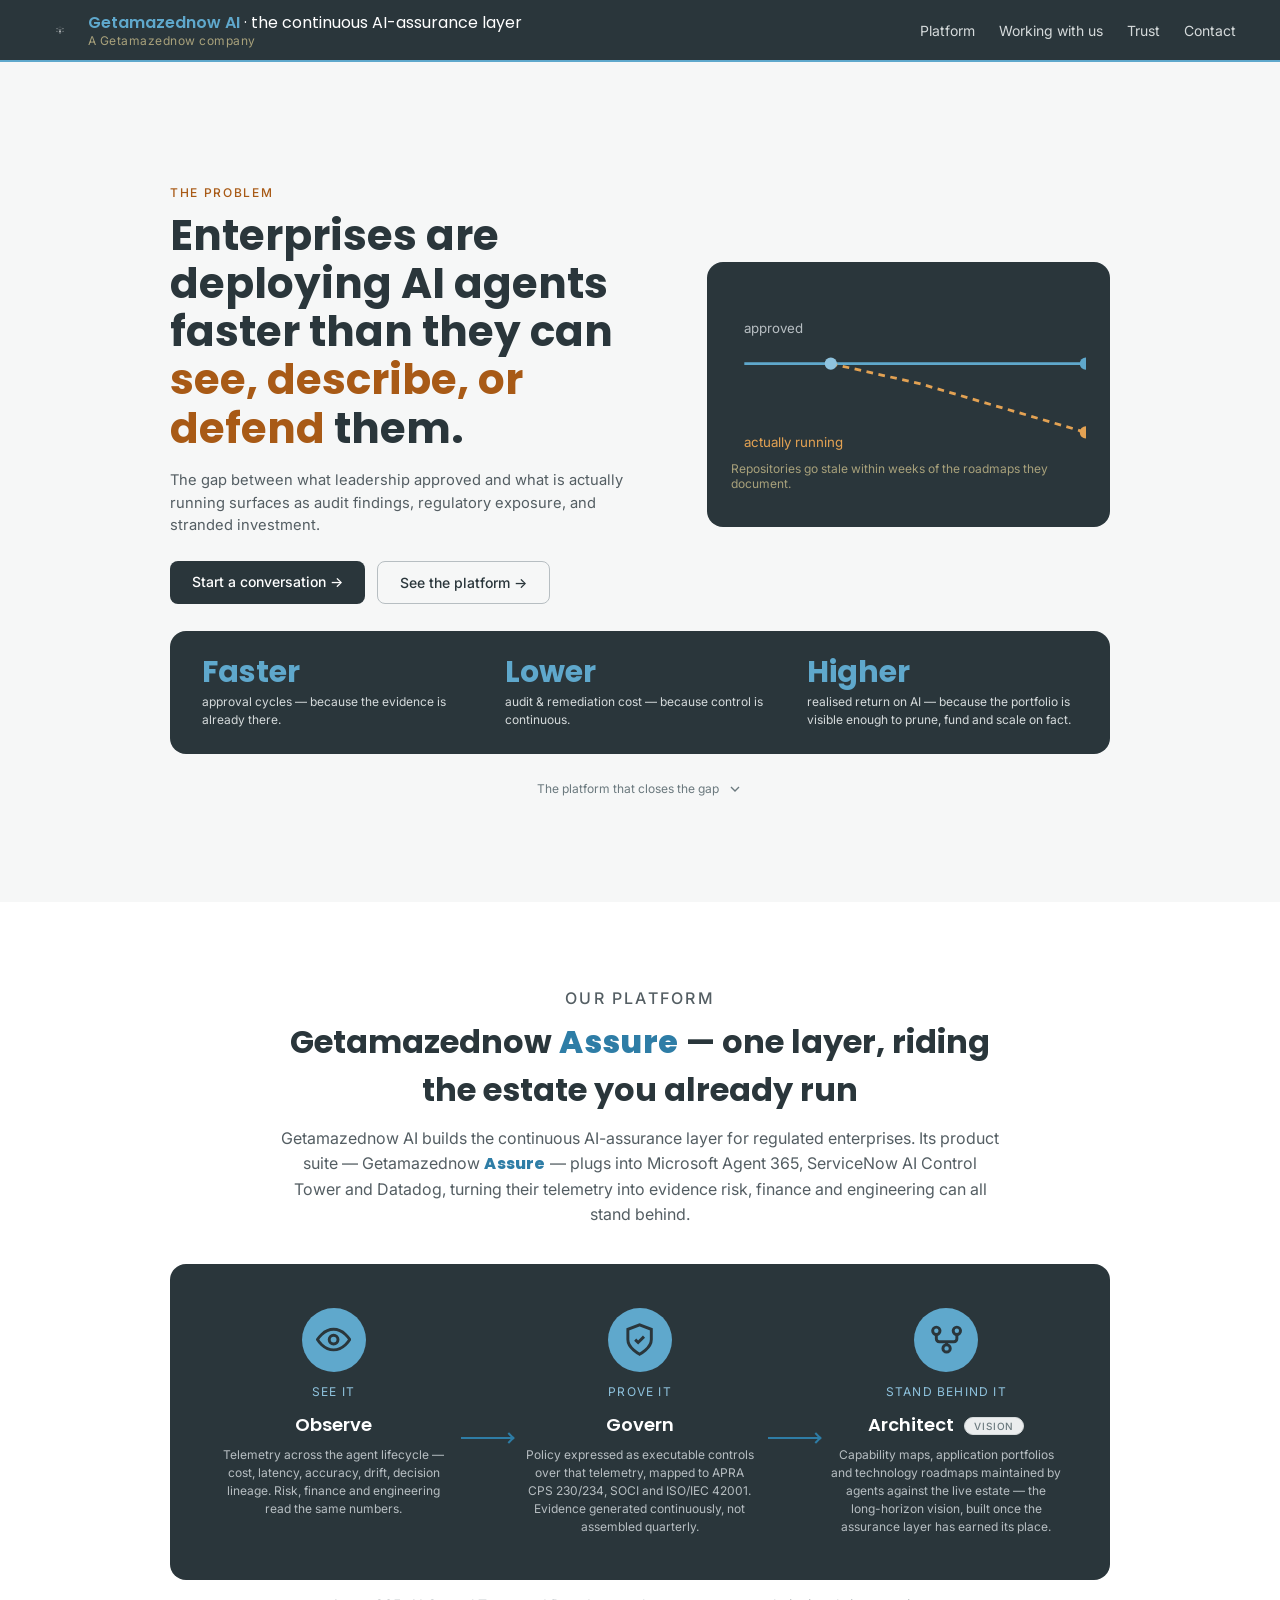
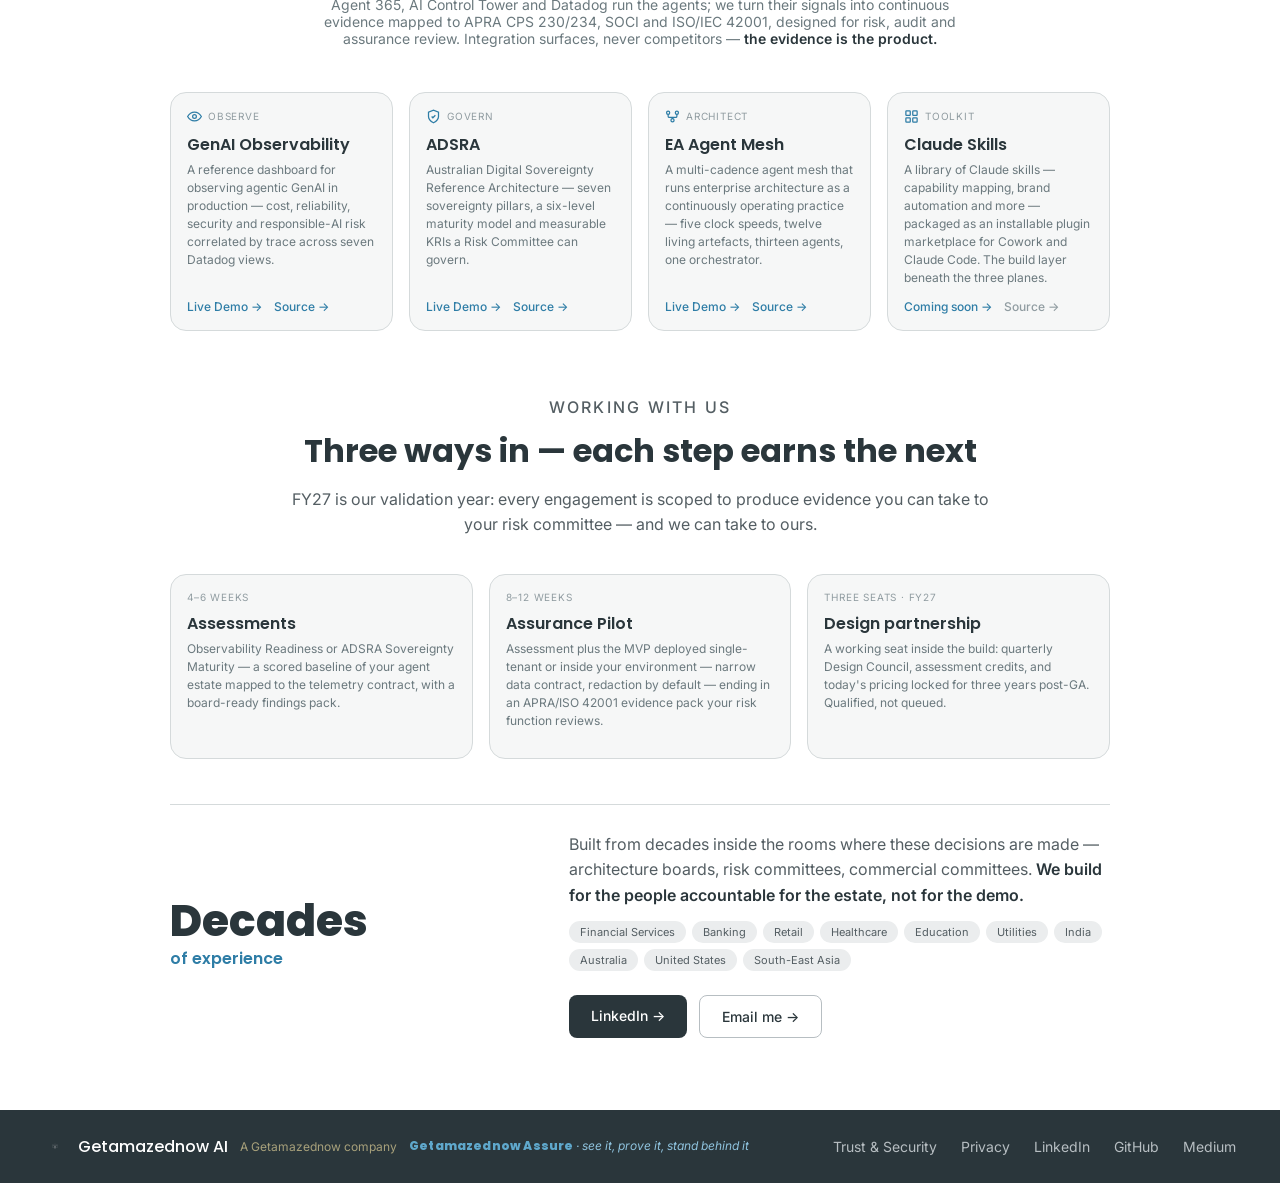
==== index.html @ c0566f78 "Point Claude Skills tile to coming-soon page, mute Source link" ====
<!DOCTYPE html>
<html lang="en">
<head>
  <meta charset="utf-8" />
  <meta name="viewport" content="width=device-width, initial-scale=1" />
  <title>Getamazednow AI — The continuous AI-assurance layer for regulated enterprises</title>
  <meta name="description" content="Getamazednow AI turns the telemetry of the platforms you already run — Microsoft Agent 365, ServiceNow AI Control Tower, Datadog — into continuous, committee-grade evidence mapped to APRA CPS 230/234, SOCI and ISO/IEC 42001, designed for risk, audit and assurance review." />
  <meta name="author" content="Duane Gomes" />

  <!-- Open Graph -->
  <meta property="og:title" content="Getamazednow AI — The continuous AI-assurance layer for regulated enterprises" />
  <meta property="og:description" content="Getamazednow AI turns the telemetry of the platforms you already run — Microsoft Agent 365, ServiceNow AI Control Tower, Datadog — into continuous, committee-grade evidence mapped to APRA CPS 230/234, SOCI and ISO/IEC 42001, designed for risk, audit and assurance review." />
  <meta property="og:type" content="website" />
  <meta property="og:url" content="https://www.getamazednow.ai/" />
  <meta name="twitter:card" content="summary_large_image" />

  <link rel="canonical" href="https://www.getamazednow.ai/" />
  <link rel="icon" href="assets/logo/Getamazednow-AI-Favicon.svg" type="image/svg+xml" />
  <link rel="icon" href="assets/logo/Getamazednow-AI-Favicon-32.png" sizes="32x32" />
  <link rel="apple-touch-icon" href="assets/logo/Getamazednow-AI-Favicon-180.png" />

  <!-- Fonts: Poppins (display) + Inter (body) -->
  <link rel="preconnect" href="https://fonts.googleapis.com" />
  <link rel="preconnect" href="https://fonts.gstatic.com" crossorigin />
  <link href="https://fonts.googleapis.com/css2?family=Inter:wght@400;500&family=Poppins:wght@500;600;700;800&display=swap" rel="stylesheet" />

  <link rel="stylesheet" href="assets/tokens.css" />
  <link rel="stylesheet" href="assets/styles.css" />
  <!-- Google tag (gtag.js) -->
  <script async src="https://www.googletagmanager.com/gtag/js?id=G-HX6JG64QYN"></script>
  <script>
    window.dataLayer = window.dataLayer || [];
    function gtag(){dataLayer.push(arguments);}
    gtag('js', new Date());
    gtag('config', 'G-HX6JG64QYN');
  </script>
</head>
<body>

  <!-- ======================= STICKY TOPBAR (identity) ======================= -->
  <header class="topbar">
    <div class="topbar__inner">
      <img class="topbar__mark" src="assets/logo/Getamazednow-AI-Icon-Monochrome-White.svg" alt="Getamazednow AI — Tensor Node Lattice mark" />
      <div class="topbar__id">
        <span class="topbar__name"><span class="sig">Getamazednow AI</span> <span class="art">· the continuous AI-assurance layer</span></span>
        <span class="topbar__byline">A Getamazednow company</span>
      </div>
      <span class="topbar__spacer"></span>
      <nav class="topbar__nav">
        <a href="#platform">Platform</a>
        <a href="#engage">Working with us</a>
        <a href="trust.html">Trust</a>
        <a href="#contact">Contact</a>
      </nav>
    </div>
  </header>

  <!-- ======================= SCREEN 1 — the problem leads ======================= -->
  <section class="screen1">

    <div class="hero">
      <div class="hero__copy">
        <p class="kicker kicker--warn">The problem</p>
        <h1 class="hero__title">Enterprises are deploying AI agents faster than they can <span class="warn">see, describe, or defend</span> them.</h1>
        <p class="hero__lead">The gap between what leadership approved and what is actually running surfaces as audit findings, regulatory exposure, and stranded investment.</p>
        <div class="hero__cta">
          <a class="btn btn-ink" href="#contact">Start a conversation →</a>
          <a class="btn btn-outline" href="#platform">See the platform →</a>
        </div>
      </div>

      <!-- Drift visual: approved vs actually running -->
      <div class="drift" aria-hidden="true">
        <svg viewBox="0 0 320 150" role="img" aria-label="A diagram showing approved and actually-running lines diverging over time">
          <polyline points="12,70 90,70 320,70" fill="none" stroke="#5FA8CC" stroke-width="2.5"/>
          <polyline points="90,70 170,88 245,110 320,132" fill="none" stroke="#E3A253" stroke-width="2.5" stroke-dasharray="6 5"/>
          <circle cx="90" cy="70" r="5.5" fill="#8FC3DE"/>
          <circle cx="320" cy="70" r="5.5" fill="#5FA8CC"/>
          <circle cx="320" cy="132" r="5.5" fill="#E3A253"/>
          <text x="12" y="42" fill="#B7BEC2" font-family="Inter, sans-serif" font-size="12">approved</text>
          <text x="12" y="145" fill="#E3A253" font-family="Inter, sans-serif" font-size="12">actually running</text>
        </svg>
        <p class="drift__cap">Repositories go stale within weeks of the roadmaps they document.</p>
      </div>
    </div>

    <!-- Outcome metric bar: the stakes, up front -->
    <div class="metricbar">
      <div class="metric">
        <div class="metric__num">Faster</div>
        <p class="metric__label">approval cycles — because the evidence is already there.</p>
      </div>
      <div class="metric">
        <div class="metric__num">Lower</div>
        <p class="metric__label">audit &amp; remediation cost — because control is continuous.</p>
      </div>
      <div class="metric">
        <div class="metric__num">Higher</div>
        <p class="metric__label">realised return on AI — because the portfolio is visible enough to prune, fund and scale on fact.</p>
      </div>
    </div>

    <a class="scrollcue" href="#platform">
      The platform that closes the gap
      <svg viewBox="0 0 24 24" fill="none" stroke="currentColor" stroke-width="2" aria-hidden="true"><path d="M6 9l6 6 6-6"/></svg>
    </a>

  </section>

  <!-- ======================= SCREEN 2 — the platform answers it ======================= -->
  <section class="screen2" id="platform">

    <div class="section__head">
      <p class="kicker">Our platform</p>
      <h2>Getamazednow <span class="assure">Assure</span> — one layer, riding the estate you already run</h2>
      <p>Getamazednow AI builds the continuous AI-assurance layer for regulated enterprises. Its product suite — Getamazednow <span class="assure">Assure</span> — plugs into Microsoft Agent 365, ServiceNow AI Control Tower and Datadog, turning their telemetry into evidence risk, finance and engineering can all stand behind.</p>
    </div>

    <!-- Three-plane spine with dependency chain -->
    <div class="spine">
      <div class="plane">
        <div class="plane__node">
          <svg viewBox="0 0 24 24" aria-hidden="true"><path d="M1 12s4-7 11-7 11 7 11 7-4 7-11 7-11-7-11-7z"/><circle cx="12" cy="12" r="3"/></svg>
        </div>
        <p class="plane__verb">see it</p>
        <p class="plane__name">Observe</p>
        <p class="plane__desc">Telemetry across the agent lifecycle — cost, latency, accuracy, drift, decision lineage. Risk, finance and engineering read the same numbers.</p>
      </div>

      <span class="spine__link" aria-hidden="true"></span>

      <div class="plane">
        <div class="plane__node">
          <svg viewBox="0 0 24 24" aria-hidden="true"><path d="M12 22s8-4 8-10V5l-8-3-8 3v7c0 6 8 10 8 10z"/><path d="M9 12l2 2 4-4"/></svg>
        </div>
        <p class="plane__verb">prove it</p>
        <p class="plane__name">Govern</p>
        <p class="plane__desc">Policy expressed as executable controls over that telemetry, mapped to APRA CPS 230/234, SOCI and ISO/IEC 42001. Evidence generated continuously, not assembled quarterly.</p>
      </div>

      <span class="spine__link" aria-hidden="true"></span>

      <div class="plane">
        <div class="plane__node">
          <svg viewBox="0 0 24 24" aria-hidden="true"><circle cx="5" cy="6" r="2.5"/><circle cx="19" cy="6" r="2.5"/><circle cx="12" cy="18" r="2.5"/><path d="M5 8.5v3a2 2 0 002 2h10a2 2 0 002-2v-3M12 13.5v2"/></svg>
        </div>
        <p class="plane__verb">stand behind it</p>
        <p class="plane__name">Architect <span class="plane__vision">Vision</span></p>
        <p class="plane__desc">Capability maps, application portfolios and technology roadmaps maintained by agents against the live estate — the long-horizon vision, built once the assurance layer has earned its place.</p>
      </div>
    </div>

    <p class="chain-note">Agent 365, AI Control Tower and Datadog run the agents; we turn their signals into continuous evidence mapped to APRA CPS 230/234, SOCI and ISO/IEC 42001, designed for risk, audit and assurance review. Integration surfaces, never competitors — <strong>the evidence is the product.</strong></p>

    <!-- Proof tiles: live builds behind the planes -->
    <div class="proof">
      <article class="tile">
        <span class="tile__tag"><svg viewBox="0 0 24 24" aria-hidden="true"><path d="M1 12s4-7 11-7 11 7 11 7-4 7-11 7-11-7-11-7z"/><circle cx="12" cy="12" r="3"/></svg> Observe</span>
        <h3 class="tile__name">GenAI Observability</h3>
        <p class="tile__desc">A reference dashboard for observing agentic GenAI in production — cost, reliability, security and responsible-AI risk correlated by trace across seven Datadog views.</p>
        <div class="tile__links">
          <a href="https://observability.getamazednow.ai" rel="noopener">Live Demo →</a>
          <a href="https://github.com/getamazednow/genai-observability-demo" rel="noopener">Source →</a>
        </div>
      </article>

      <article class="tile">
        <span class="tile__tag"><svg viewBox="0 0 24 24" aria-hidden="true"><path d="M12 22s8-4 8-10V5l-8-3-8 3v7c0 6 8 10 8 10z"/><path d="M9 12l2 2 4-4"/></svg> Govern</span>
        <h3 class="tile__name">ADSRA</h3>
        <p class="tile__desc">Australian Digital Sovereignty Reference Architecture — seven sovereignty pillars, a six-level maturity model and measurable KRIs a Risk Committee can govern.</p>
        <div class="tile__links">
          <a href="https://adsra.getamazednow.ai" rel="noopener">Live Demo →</a>
          <a href="https://github.com/getamazednow/ADSRA" rel="noopener">Source →</a>
        </div>
      </article>

      <article class="tile">
        <span class="tile__tag"><svg viewBox="0 0 24 24" aria-hidden="true"><circle cx="5" cy="6" r="2.5"/><circle cx="19" cy="6" r="2.5"/><circle cx="12" cy="18" r="2.5"/><path d="M5 8.5v3a2 2 0 002 2h10a2 2 0 002-2v-3M12 13.5v2"/></svg> Architect</span>
        <h3 class="tile__name">EA Agent Mesh</h3>
        <p class="tile__desc">A multi-cadence agent mesh that runs enterprise architecture as a continuously operating practice — five clock speeds, twelve living artefacts, thirteen agents, one orchestrator.</p>
        <div class="tile__links">
          <a href="https://mesh.getamazednow.ai" rel="noopener">Live Demo →</a>
          <a href="https://github.com/getamazednow/Ea-Agent-Mesh" rel="noopener">Source →</a>
        </div>
      </article>

      <article class="tile">
        <span class="tile__tag"><svg viewBox="0 0 24 24" aria-hidden="true"><rect x="3" y="3" width="7" height="7" rx="1"/><rect x="14" y="3" width="7" height="7" rx="1"/><rect x="3" y="14" width="7" height="7" rx="1"/><rect x="14" y="14" width="7" height="7" rx="1"/></svg> Toolkit</span>
        <h3 class="tile__name">Claude Skills</h3>
        <p class="tile__desc">A library of Claude skills — capability mapping, brand automation and more — packaged as an installable plugin marketplace for Cowork and Claude Code. The build layer beneath the three planes.</p>
        <div class="tile__links">
          <a href="coming-soon.html">Coming soon →</a>
          <a class="muted" aria-disabled="true">Source →</a>
        </div>
      </article>
    </div>

    <!-- Working with us: engagement strip -->
    <div class="section__head" id="engage" style="margin-top:var(--gai-space-8)">
      <p class="kicker">Working with us</p>
      <h2>Three ways in — each step earns the next</h2>
      <p>FY27 is our validation year: every engagement is scoped to produce evidence you can take to your risk committee — and we can take to ours.</p>
    </div>

    <div class="engage">
      <article class="tile">
        <span class="tile__tag">4–6 weeks</span>
        <h3 class="tile__name">Assessments</h3>
        <p class="tile__desc">Observability Readiness or ADSRA Sovereignty Maturity — a scored baseline of your agent estate mapped to the telemetry contract, with a board-ready findings pack.</p>
      </article>
      <article class="tile">
        <span class="tile__tag">8–12 weeks</span>
        <h3 class="tile__name">Assurance Pilot</h3>
        <p class="tile__desc">Assessment plus the MVP deployed single-tenant or inside your environment — narrow data contract, redaction by default — ending in an APRA/ISO 42001 evidence pack your risk function reviews.</p>
      </article>
      <article class="tile">
        <span class="tile__tag">Three seats · FY27</span>
        <h3 class="tile__name">Design partnership</h3>
        <p class="tile__desc">A working seat inside the build: quarterly Design Council, assessment credits, and today's pricing locked for three years post-GA. Qualified, not queued.</p>
      </article>
    </div>

    <!-- Why us: credibility close -->
    <div class="whyus" id="contact">
      <div class="whyus__stat">
        <span class="whyus__num">Decades</span>
        <span class="whyus__unit">of experience</span>
      </div>
      <div>
        <p class="whyus__lead">Built from decades inside the rooms where these decisions are made — architecture boards, risk committees, commercial committees. <strong>We build for the people accountable for the estate, not for the demo.</strong></p>
        <div class="whyus__tags">
          <span class="tag">Financial Services</span>
          <span class="tag">Banking</span>
          <span class="tag">Retail</span>
          <span class="tag">Healthcare</span>
          <span class="tag">Education</span>
          <span class="tag">Utilities</span>
          <span class="tag">India</span>
          <span class="tag">Australia</span>
          <span class="tag">United States</span>
          <span class="tag">South-East Asia</span>
        </div>
        <div class="hero__cta" style="margin-top:var(--gai-space-5)">
          <a class="btn btn-ink" href="https://www.linkedin.com/in/duanegomes/" rel="noopener">LinkedIn →</a>
          <a class="btn btn-outline" href="mailto:duane@getamazednow.ai">Email me →</a>
        </div>
      </div>
    </div>

  </section>

  <!-- ======================= FOOTER ======================= -->
  <footer class="footer">
    <div class="footer__inner">
      <img class="footer__mark" src="assets/logo/Getamazednow-AI-Icon-Monochrome-White.svg" alt="" />
      <span class="footer__name">Getamazednow AI</span>
      <span class="footer__byline">A Getamazednow company</span>
      <span class="footer__tagline"><span class="assure assure--on-ink">Getamazednow Assure</span> · see it, prove it, stand behind it</span>
      <span class="footer__spacer"></span>
      <nav class="footer__links">
        <a href="trust.html">Trust &amp; Security</a>
        <a href="privacy.html">Privacy</a>
        <a href="https://www.linkedin.com/in/duanegomes/" rel="noopener">LinkedIn</a>
        <a href="https://github.com/getamazednow" rel="noopener">GitHub</a>
        <a href="https://medium.com/@duane.gomes" rel="noopener">Medium</a>
      </nav>
    </div>
  </footer>

</body>
</html>
---- assets/tokens.css ----
/*
  Getamazednow AI Design System — CSS Custom Properties v1.1
  Generated from design-tokens.json. Drop into web/app builds.
  Fonts: import Inter, Poppins, JetBrains Mono (e.g. via Google Fonts or self-hosted).
  Sister system: Getamazednow (Photography) uses the "gan-" prefix — Ink, Stone,
  neutrals, semantics, spacing, radius, elevation and fonts are shared 1:1 with that
  system (parent-brand DNA). Only "signal*" accent tokens are AI-specific.
*/

:root {
  /* Brand colors */
  --gai-ink: #2A363B;              /* shared with Photography (--gan-ink) */
  --gai-signal: #5FA8CC;
  --gai-signal-deep: #2E7DA6;      /* accessible on white, 4.57:1 AA */
  --gai-signal-core: #8FC3DE;      /* decorative core-node highlight */
  --gai-stone: #A8A17B;            /* shared with Photography (--gan-stone) */
  --gai-black: #000000;
  --gai-white: #FFFFFF;

  /* Neutrals — identical to Photography */
  --gai-neutral-50: #F6F7F7;
  --gai-neutral-100: #EBEDEE;
  --gai-neutral-200: #D5DADB;
  --gai-neutral-300: #B7BEC2;
  --gai-neutral-400: #909CA1;
  --gai-neutral-500: #6B797E;
  --gai-neutral-600: #545E63;
  --gai-neutral-700: #3F474A;
  --gai-neutral-800: #2C3234;
  --gai-neutral-900: #1C1F21;

  /* Semantic — identical to Photography */
  --gai-success: #2C6644;
  --gai-success-on-ink: #6FBF8B;
  --gai-warning: #A85A16;
  --gai-warning-on-ink: #E3A253;
  --gai-error: #A02E2E;
  --gai-error-on-ink: #E08585;
  --gai-info: #355F6D;
  --gai-info-on-ink: #7FB3C2;

  /* Typography — identical pairing to Photography */
  --gai-font-display: "Poppins", "Montserrat", "Segoe UI", sans-serif;
  --gai-font-body: "Inter", "Segoe UI", Roboto, sans-serif;
  --gai-font-mono: "JetBrains Mono", "Courier New", monospace;

  --gai-text-xs: 12px;
  --gai-text-sm: 14px;
  --gai-text-base: 16px;
  --gai-text-lg: 18px;
  --gai-text-xl: 20px;
  --gai-text-2xl: 24px;
  --gai-text-3xl: 30px;
  --gai-text-4xl: 36px;
  --gai-text-5xl: 48px;
  --gai-text-6xl: 60px;

  --gai-leading-tight: 1.15;
  --gai-leading-normal: 1.5;
  --gai-leading-relaxed: 1.7;

  /* Spacing (4px base unit) */
  --gai-space-1: 4px;
  --gai-space-2: 8px;
  --gai-space-3: 12px;
  --gai-space-4: 16px;
  --gai-space-5: 24px;
  --gai-space-6: 32px;
  --gai-space-7: 48px;
  --gai-space-8: 64px;
  --gai-space-9: 96px;
  --gai-space-10: 128px;

  /* Radius */
  --gai-radius-sm: 4px;
  --gai-radius-md: 8px;
  --gai-radius-lg: 16px;
  --gai-radius-pill: 999px;

  /* Elevation */
  --gai-shadow-sm: 0 1px 2px rgba(0,0,0,0.08);
  --gai-shadow-md: 0 4px 12px rgba(0,0,0,0.12);
  --gai-shadow-lg: 0 12px 32px rgba(0,0,0,0.18);
}

/* Dark-mode / Ink-surface convenience class */
.gai-surface-ink {
  background: var(--gai-ink);
  color: var(--gai-white);
}
.gai-surface-light {
  background: var(--gai-white);
  color: var(--gai-neutral-900);
}
---- assets/styles.css ----
/* ==========================================================================
   Getamazednow AI — home page
   Problem-first, two-screen narrative. Design System v1.2 (--gai-* tokens).
   Screen 1 (viewport): sticky Ink header · problem hero + drift · outcome bar.
   Screen 2 (on scroll): the platform — three-plane spine, proof tiles, why-us.
   ========================================================================== */

*, *::before, *::after { box-sizing: border-box; }

html { scroll-behavior: smooth; }
html, body { margin: 0; }

body {
  font-family: var(--gai-font-body);
  color: var(--gai-neutral-900);
  background: var(--gai-neutral-50);
}

a { text-decoration: none; color: inherit; }

/* ---------- Sticky Ink topbar (single brand identity) ------------------- */
.topbar {
  position: sticky;
  top: 0;
  z-index: 20;
  background: var(--gai-ink);
  border-bottom: 2px solid var(--gai-signal);
}
.topbar__inner {
  display: flex;
  align-items: center;
  gap: var(--gai-space-3);
  padding: var(--gai-space-3) clamp(16px, 4vw, 44px);
}
.topbar__mark { width: 32px; height: 32px; display: block; }
.topbar__id { line-height: 1.25; min-width: 0; }
.topbar__name {
  font-family: var(--gai-font-display);
  font-weight: 600;
  font-size: var(--gai-text-base);
  color: var(--gai-white);
}
.topbar__name .sig { color: var(--gai-signal); }
.topbar__name .art { color: var(--gai-white); font-weight: 400; }
.topbar__byline { display: block; font-size: var(--gai-text-xs); color: var(--gai-stone); letter-spacing: .04em; }
.topbar__spacer { flex: 1; }
.topbar__nav { display: flex; gap: var(--gai-space-5); }
.topbar__nav a { font-size: var(--gai-text-sm); color: var(--gai-neutral-200); transition: color .15s ease; }
.topbar__nav a:hover { color: var(--gai-signal-core); }

/* ---------- Buttons ----------------------------------------------------- */
.btn {
  display: inline-block;
  font-size: var(--gai-text-sm);
  font-weight: 500;
  padding: 12px 22px;
  border-radius: var(--gai-radius-md);
  transition: transform .12s ease, background .15s ease, border-color .15s ease;
}
.btn:active { transform: translateY(1px); }
.btn-ink { background: var(--gai-ink); color: var(--gai-white); }
.btn-ink:hover { background: var(--gai-neutral-800); }
.btn-outline { border: 1px solid var(--gai-neutral-300); color: var(--gai-ink); }
.btn-outline:hover { border-color: var(--gai-signal); color: var(--gai-signal-deep); }

.kicker {
  margin: 0 0 var(--gai-space-3);
  font-size: var(--gai-text-xs);
  letter-spacing: .14em;
  text-transform: uppercase;
  font-weight: 500;
  color: var(--gai-signal-deep);
}
.kicker--warn { color: var(--gai-warning); }
.label-tag {
  display: inline-block;
  margin-top: var(--gai-space-4);
  font-family: var(--gai-font-mono);
  font-size: 11px;
  color: var(--gai-neutral-400);
}

/* ==========================================================================
   SCREEN 1 — problem leads
   ========================================================================== */
.screen1 {
  min-height: calc(100dvh - 60px);   /* header height ~60px */
  display: flex;
  flex-direction: column;
  justify-content: center;
  gap: clamp(16px, 3vh, 30px);
  padding: clamp(20px, 4vh, 40px) clamp(16px, 4vw, 44px) clamp(14px, 2vh, 22px);
}
/* Constrain screen-1 content to the same measure as screen 2 (940px) */
.screen1 > * { width: 100%; max-width: 940px; margin-inline: auto; }

.hero {
  display: grid;
  grid-template-columns: minmax(0, 1.1fr) minmax(0, .9fr);
  gap: clamp(20px, 3.5vw, 48px);
  align-items: center;
}
.hero__copy { min-width: 0; }
.hero__title {
  margin: 0;
  font-family: var(--gai-font-display);
  font-weight: 700;
  font-size: clamp(24px, 3.3vw, 44px);
  line-height: 1.14;
  color: var(--gai-ink);
}
.hero__title .warn { color: var(--gai-warning); }
.hero__lead {
  margin: var(--gai-space-4) 0 var(--gai-space-5);
  font-size: clamp(14px, 1.15vw, 17px);
  line-height: 1.55;
  color: var(--gai-neutral-600);
  max-width: 52ch;
}
.hero__cta { display: flex; gap: var(--gai-space-3); flex-wrap: wrap; }

/* Drift visual — approved vs actually running */
.drift {
  background: var(--gai-ink);
  border-radius: var(--gai-radius-lg);
  padding: clamp(16px, 2vw, 24px);
  display: flex;
  flex-direction: column;
  justify-content: center;
  min-height: 180px;
}
.drift svg { width: 100%; height: auto; display: block; }
.drift__cap { font-size: var(--gai-text-xs); color: var(--gai-stone); margin-top: var(--gai-space-2); }

/* Outcome metric bar */
.metricbar {
  background: var(--gai-ink);
  border-radius: var(--gai-radius-lg);
  padding: clamp(16px, 2.4vw, 26px) clamp(18px, 3vw, 32px);
  display: grid;
  grid-template-columns: repeat(3, 1fr);
  gap: clamp(14px, 2.5vw, 32px);
}
.metric__num {
  font-family: var(--gai-font-display);
  font-weight: 700;
  font-size: clamp(22px, 2.4vw, 30px);
  color: var(--gai-signal);
  line-height: 1;
}
.metric__label {
  margin: 6px 0 0;
  font-size: var(--gai-text-xs);
  line-height: 1.45;
  color: var(--gai-neutral-200);
}

.scrollcue {
  display: flex;
  align-items: center;
  justify-content: center;
  gap: var(--gai-space-2);
  font-size: var(--gai-text-xs);
  color: var(--gai-neutral-500);
}
.scrollcue svg { width: 16px; height: 16px; }

/* ==========================================================================
   SCREEN 2 — the platform answers it
   ========================================================================== */
.screen2 {
  background: var(--gai-white);
  padding: clamp(40px, 8vh, 90px) clamp(16px, 4vw, 44px);
}
.section__head { text-align: center; max-width: 720px; margin: 0 auto clamp(24px, 4vh, 40px); }
.section__head h2 {
  margin: 6px 0 0;
  font-family: var(--gai-font-display);
  font-weight: 700;
  font-size: clamp(20px, 2.6vw, 32px);
  color: var(--gai-ink);
}
.section__head p { margin: var(--gai-space-3) 0 0; font-size: var(--gai-text-base); color: var(--gai-neutral-600); line-height: 1.6; }

/* Three-plane spine */
.spine {
  max-width: 940px;
  margin: 0 auto;
  background: var(--gai-ink);
  border-radius: var(--gai-radius-lg);
  padding: clamp(26px, 4vw, 44px) clamp(20px, 4vw, 48px);
  display: flex;
  align-items: flex-start;
  justify-content: space-between;
  gap: var(--gai-space-3);
}
.plane { text-align: center; flex: 1; min-width: 0; }
.plane__node {
  width: clamp(52px, 6vw, 64px);
  height: clamp(52px, 6vw, 64px);
  border-radius: 50%;
  background: var(--gai-signal);
  display: grid;
  place-items: center;
  margin: 0 auto;
}
.plane__node svg { width: 55%; height: 55%; stroke: var(--gai-ink); fill: none; stroke-width: 2; }
.plane__name {
  margin: var(--gai-space-3) 0 4px;
  font-family: var(--gai-font-display);
  font-weight: 600;
  font-size: var(--gai-text-lg);
  color: var(--gai-white);
}
.plane__verb { font-size: var(--gai-text-xs); letter-spacing: .1em; text-transform: uppercase; color: var(--gai-signal-core); }
.plane__desc { margin: var(--gai-space-2) 0 0; font-size: var(--gai-text-xs); line-height: 1.5; color: var(--gai-neutral-300); }
.spine__link {
  flex: 0 0 auto;
  align-self: center;
  width: clamp(24px, 4vw, 56px);
  height: 2px;
  background: var(--gai-signal-deep);
  margin-top: clamp(26px, 3vw, 32px);
  position: relative;
}
.spine__link::after {
  content: "";
  position: absolute;
  right: -1px; top: -3px;
  width: 8px; height: 8px;
  border-top: 2px solid var(--gai-signal-deep);
  border-right: 2px solid var(--gai-signal-deep);
  transform: rotate(45deg);
}
.chain-note {
  text-align: center;
  max-width: 640px;
  margin: var(--gai-space-4) auto 0;
  font-size: var(--gai-text-sm);
  color: var(--gai-neutral-500);
}
.chain-note strong { color: var(--gai-ink); font-weight: 600; }

/* Proof tiles */
.proof {
  max-width: 940px;
  margin: clamp(28px, 5vh, 48px) auto 0;
  display: grid;
  grid-template-columns: repeat(4, minmax(0, 1fr));
  gap: var(--gai-space-4);
}
.tile {
  background: var(--gai-neutral-50);
  border: 0.5px solid var(--gai-neutral-200);
  border-radius: var(--gai-radius-lg);
  padding: var(--gai-space-4);
  display: flex;
  flex-direction: column;
  transition: transform .15s ease, box-shadow .15s ease, border-color .15s ease;
}
.tile:hover { transform: translateY(-2px); box-shadow: var(--gai-shadow-md); border-color: var(--gai-signal); }
.tile__tag {
  display: inline-flex; align-items: center; gap: 6px;
  font-size: 10px; letter-spacing: .08em; text-transform: uppercase; color: var(--gai-neutral-400);
}
.tile__tag svg { width: 15px; height: 15px; stroke: var(--gai-signal-deep); fill: none; stroke-width: 2; }
.tile__name {
  margin: var(--gai-space-2) 0 4px;
  font-family: var(--gai-font-display);
  font-weight: 600;
  font-size: var(--gai-text-base);
  color: var(--gai-ink);
}
.tile__desc { margin: 0 0 var(--gai-space-3); font-size: var(--gai-text-xs); line-height: 1.5; color: var(--gai-neutral-500); }
.tile__links { margin-top: auto; display: flex; gap: var(--gai-space-3); flex-wrap: wrap; }
.tile__links a { font-size: var(--gai-text-xs); font-weight: 500; color: var(--gai-signal-deep); }
.tile__links a:hover { text-decoration: underline; }
.tile__links a.muted { color: var(--gai-neutral-400); pointer-events: none; }

/* Assure product wordmark — Poppins 800 in the accent colour.
   On white/light surfaces use signalDeep (AA); on Ink surfaces use Signal. */
.assure {
  font-family: var(--gai-font-display);
  font-weight: 800;
  letter-spacing: .015em;
  color: var(--gai-signal-deep);
  font-style: normal;
}
.assure--on-ink { color: var(--gai-signal); }

/* Vision pill on the Architect plane */
.plane__vision {
  display: inline-block; vertical-align: middle; margin-left: 6px;
  font-family: var(--gai-font-body); font-size: 10px; font-weight: 500;
  letter-spacing: .08em; text-transform: uppercase;
  padding: 2px 9px; border-radius: var(--gai-radius-pill);
  background: var(--gai-neutral-100); color: var(--gai-neutral-500);
  border: 0.5px solid var(--gai-neutral-200);
}

/* Working-with-us engagement strip */
.engage {
  max-width: 940px;
  margin: clamp(20px, 4vh, 36px) auto 0;
  display: grid;
  grid-template-columns: repeat(3, minmax(0, 1fr));
  gap: var(--gai-space-4);
}

/* Why-us credibility band */
.whyus {
  max-width: 940px;
  margin: clamp(28px, 5vh, 48px) auto 0;
  border-top: 0.5px solid var(--gai-neutral-200);
  padding-top: clamp(20px, 3vh, 30px);
  display: grid;
  grid-template-columns: minmax(0, .8fr) minmax(0, 1.2fr);
  gap: clamp(18px, 3vw, 40px);
  align-items: center;
}
.whyus__stat { display: flex; flex-direction: column; gap: 2px; }
.whyus__num { font-family: var(--gai-font-display); font-weight: 800; font-size: clamp(30px, 3.6vw, 44px); color: var(--gai-ink); line-height: 1.05; }
.whyus__unit { font-family: var(--gai-font-display); font-weight: 600; font-size: var(--gai-text-base); color: var(--gai-signal-deep); }
.whyus__lead { margin: 0; font-size: var(--gai-text-base); line-height: 1.6; color: var(--gai-neutral-600); }
.whyus__lead strong { color: var(--gai-ink); font-weight: 600; }
.whyus__tags { display: flex; flex-wrap: wrap; gap: 6px; margin-top: var(--gai-space-3); }
.tag { font-size: 11px; padding: 4px 11px; border-radius: var(--gai-radius-pill); background: var(--gai-neutral-100); color: var(--gai-neutral-600); }

/* ---------- Content pages (trust, privacy) ------------------------------ */
.page {
  max-width: 780px;
  margin: 0 auto;
  padding: clamp(28px, 5vh, 56px) clamp(16px, 4vw, 44px) clamp(40px, 7vh, 72px);
}
.page h1 {
  font-family: var(--gai-font-display); font-weight: 700;
  font-size: clamp(26px, 3.2vw, 36px); color: var(--gai-ink);
  margin: 0 0 var(--gai-space-2);
}
.page h2 {
  font-family: var(--gai-font-display); font-weight: 600;
  font-size: var(--gai-text-lg); color: var(--gai-ink);
  margin: var(--gai-space-6) 0 var(--gai-space-2);
}
.page p, .page li { font-size: var(--gai-text-sm); line-height: 1.65; color: var(--gai-neutral-600); }
.page ul { padding-left: 1.2em; margin: var(--gai-space-2) 0; }
.page .page__meta { font-size: var(--gai-text-xs); color: var(--gai-neutral-400); margin-bottom: var(--gai-space-5); }
.page a { color: var(--gai-signal-deep); }
.page a:hover { text-decoration: underline; }
.page .callout {
  border-left: 3px solid var(--gai-signal-deep);
  background: var(--gai-neutral-50);
  border-radius: var(--gai-radius-sm);
  padding: var(--gai-space-3) var(--gai-space-4);
  margin: var(--gai-space-4) 0;
}

/* ---------- Footer / contact ------------------------------------------- */
.footer { background: var(--gai-ink); }
.footer__inner {
  display: flex; align-items: center; gap: var(--gai-space-3);
  padding: var(--gai-space-5) clamp(16px, 4vw, 44px);
  flex-wrap: wrap;
}
.footer__mark { width: 22px; height: 22px; }
.footer__name { font-family: var(--gai-font-display); font-weight: 500; font-size: var(--gai-text-base); color: var(--gai-white); }
.footer__byline { font-size: var(--gai-text-xs); color: var(--gai-stone); }
.footer__tagline { font-size: var(--gai-text-xs); color: var(--gai-signal-core); font-style: italic; }
.footer__spacer { flex: 1; }
.footer__links { display: flex; gap: var(--gai-space-5); }
.footer__links a { font-size: var(--gai-text-sm); color: var(--gai-neutral-300); transition: color .15s ease; }
.footer__links a:hover { color: var(--gai-signal-core); }

/* ---------- Responsive -------------------------------------------------- */
@media (max-width: 860px) {
  .hero { grid-template-columns: 1fr; }
  .metricbar { grid-template-columns: 1fr; gap: var(--gai-space-4); }
  .spine { flex-direction: column; align-items: stretch; gap: var(--gai-space-5); }
  .spine__link { width: 2px; height: 24px; margin: 0 auto; align-self: center; }
  .spine__link::after { right: -3px; top: auto; bottom: -1px; transform: rotate(135deg); }
  .proof { grid-template-columns: repeat(2, minmax(0, 1fr)); }
  .engage { grid-template-columns: 1fr; }
  .whyus { grid-template-columns: 1fr; }
  .topbar__nav { display: none; }
}
@media (max-width: 520px) {
  .proof { grid-template-columns: 1fr; }
}
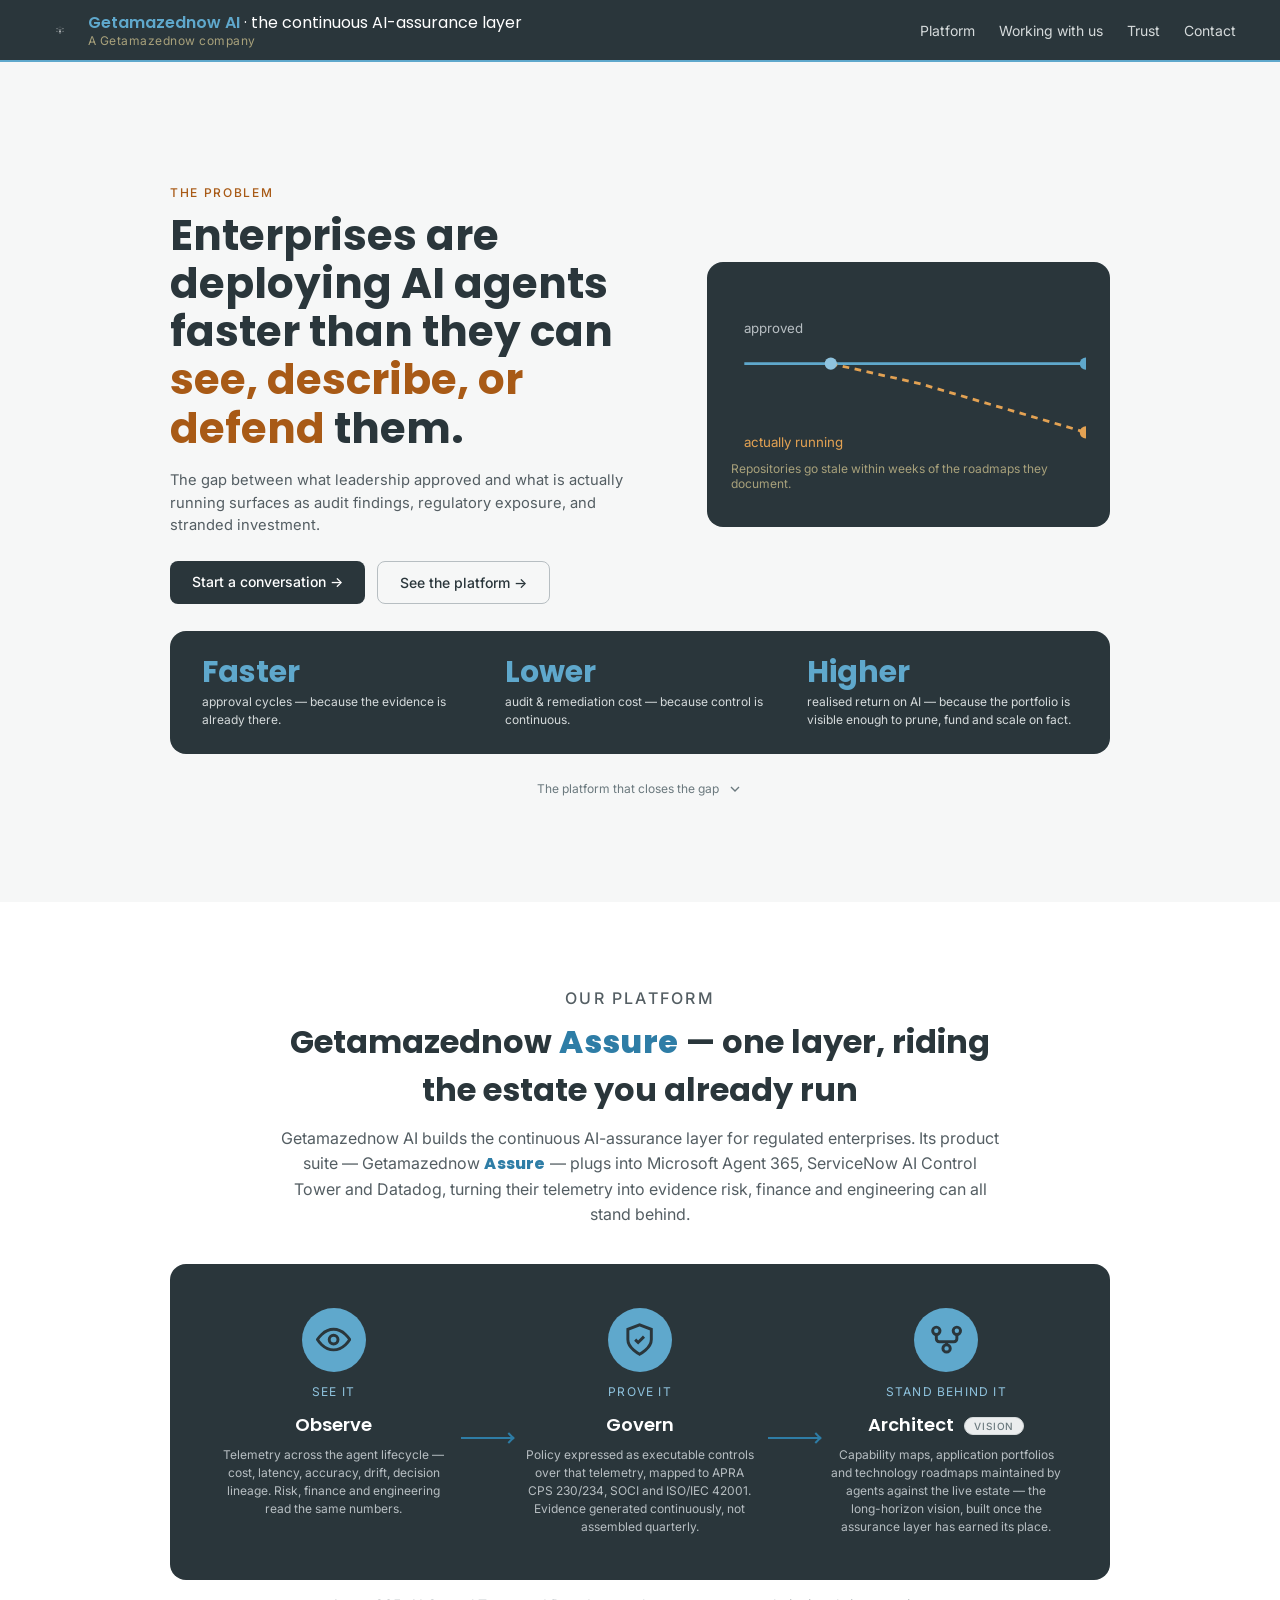
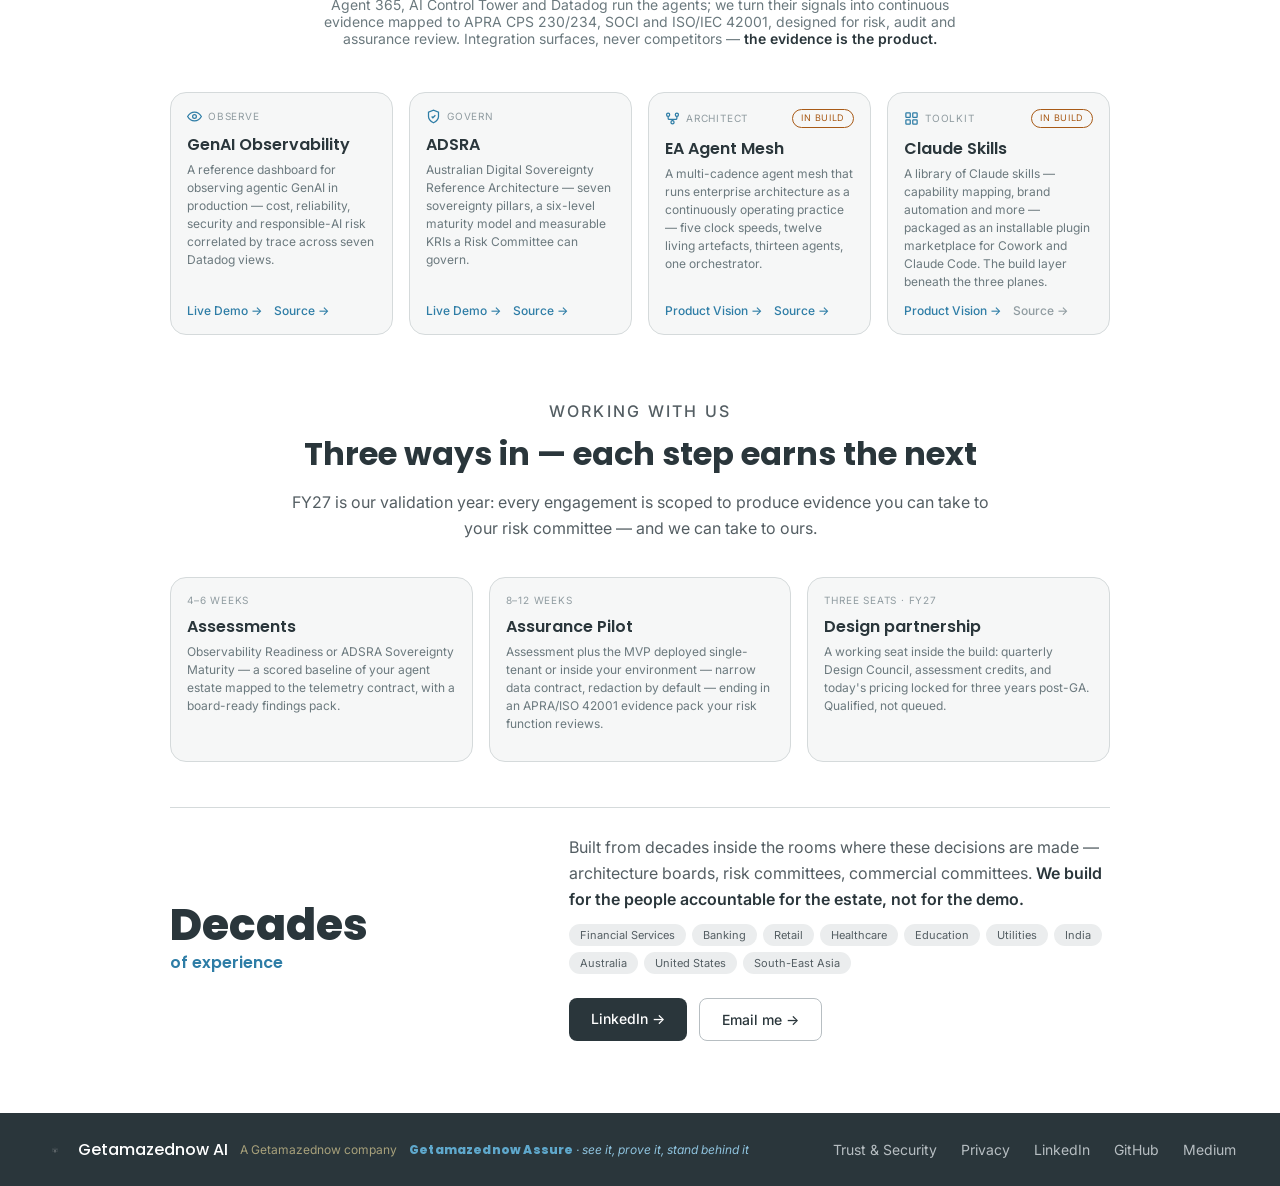
==== commit 5b716d54: "Mark EA Agent Mesh and Claude Skills as in-build product pages" ====
--- a/index.html
+++ b/index.html
@@ -175,21 +175,27 @@
       </article>
 
       <article class="tile">
-        <span class="tile__tag"><svg viewBox="0 0 24 24" aria-hidden="true"><circle cx="5" cy="6" r="2.5"/><circle cx="19" cy="6" r="2.5"/><circle cx="12" cy="18" r="2.5"/><path d="M5 8.5v3a2 2 0 002 2h10a2 2 0 002-2v-3M12 13.5v2"/></svg> Architect</span>
+        <div class="tile__head">
+          <span class="tile__tag"><svg viewBox="0 0 24 24" aria-hidden="true"><circle cx="5" cy="6" r="2.5"/><circle cx="19" cy="6" r="2.5"/><circle cx="12" cy="18" r="2.5"/><path d="M5 8.5v3a2 2 0 002 2h10a2 2 0 002-2v-3M12 13.5v2"/></svg> Architect</span>
+          <span class="tile__status">In build</span>
+        </div>
         <h3 class="tile__name">EA Agent Mesh</h3>
         <p class="tile__desc">A multi-cadence agent mesh that runs enterprise architecture as a continuously operating practice — five clock speeds, twelve living artefacts, thirteen agents, one orchestrator.</p>
         <div class="tile__links">
-          <a href="https://mesh.getamazednow.ai" rel="noopener">Live Demo →</a>
+          <a href="https://mesh.getamazednow.ai" rel="noopener">Product Vision →</a>
           <a href="https://github.com/getamazednow/Ea-Agent-Mesh" rel="noopener">Source →</a>
         </div>
       </article>
 
       <article class="tile">
-        <span class="tile__tag"><svg viewBox="0 0 24 24" aria-hidden="true"><rect x="3" y="3" width="7" height="7" rx="1"/><rect x="14" y="3" width="7" height="7" rx="1"/><rect x="3" y="14" width="7" height="7" rx="1"/><rect x="14" y="14" width="7" height="7" rx="1"/></svg> Toolkit</span>
+        <div class="tile__head">
+          <span class="tile__tag"><svg viewBox="0 0 24 24" aria-hidden="true"><rect x="3" y="3" width="7" height="7" rx="1"/><rect x="14" y="3" width="7" height="7" rx="1"/><rect x="3" y="14" width="7" height="7" rx="1"/><rect x="14" y="14" width="7" height="7" rx="1"/></svg> Toolkit</span>
+          <span class="tile__status">In build</span>
+        </div>
         <h3 class="tile__name">Claude Skills</h3>
         <p class="tile__desc">A library of Claude skills — capability mapping, brand automation and more — packaged as an installable plugin marketplace for Cowork and Claude Code. The build layer beneath the three planes.</p>
         <div class="tile__links">
-          <a href="coming-soon.html">Coming soon →</a>
+          <a href="https://skills.getamazednow.ai" rel="noopener">Product Vision →</a>
           <a class="muted" aria-disabled="true">Source →</a>
         </div>
       </article>
--- a/assets/styles.css
+++ b/assets/styles.css
@@ -264,6 +264,15 @@
   font-size: 10px; letter-spacing: .08em; text-transform: uppercase; color: var(--gai-neutral-400);
 }
 .tile__tag svg { width: 15px; height: 15px; stroke: var(--gai-signal-deep); fill: none; stroke-width: 2; }
+.tile__head { display: flex; align-items: center; justify-content: space-between; gap: var(--gai-space-2); }
+.tile__status {
+  flex: none;
+  font-size: 9px; letter-spacing: .07em; text-transform: uppercase;
+  color: var(--gai-warning);
+  border: 0.5px solid var(--gai-warning);
+  border-radius: var(--gai-radius-pill);
+  padding: 2px 8px; line-height: 1.4;
+}
 .tile__name {
   margin: var(--gai-space-2) 0 4px;
   font-family: var(--gai-font-display);
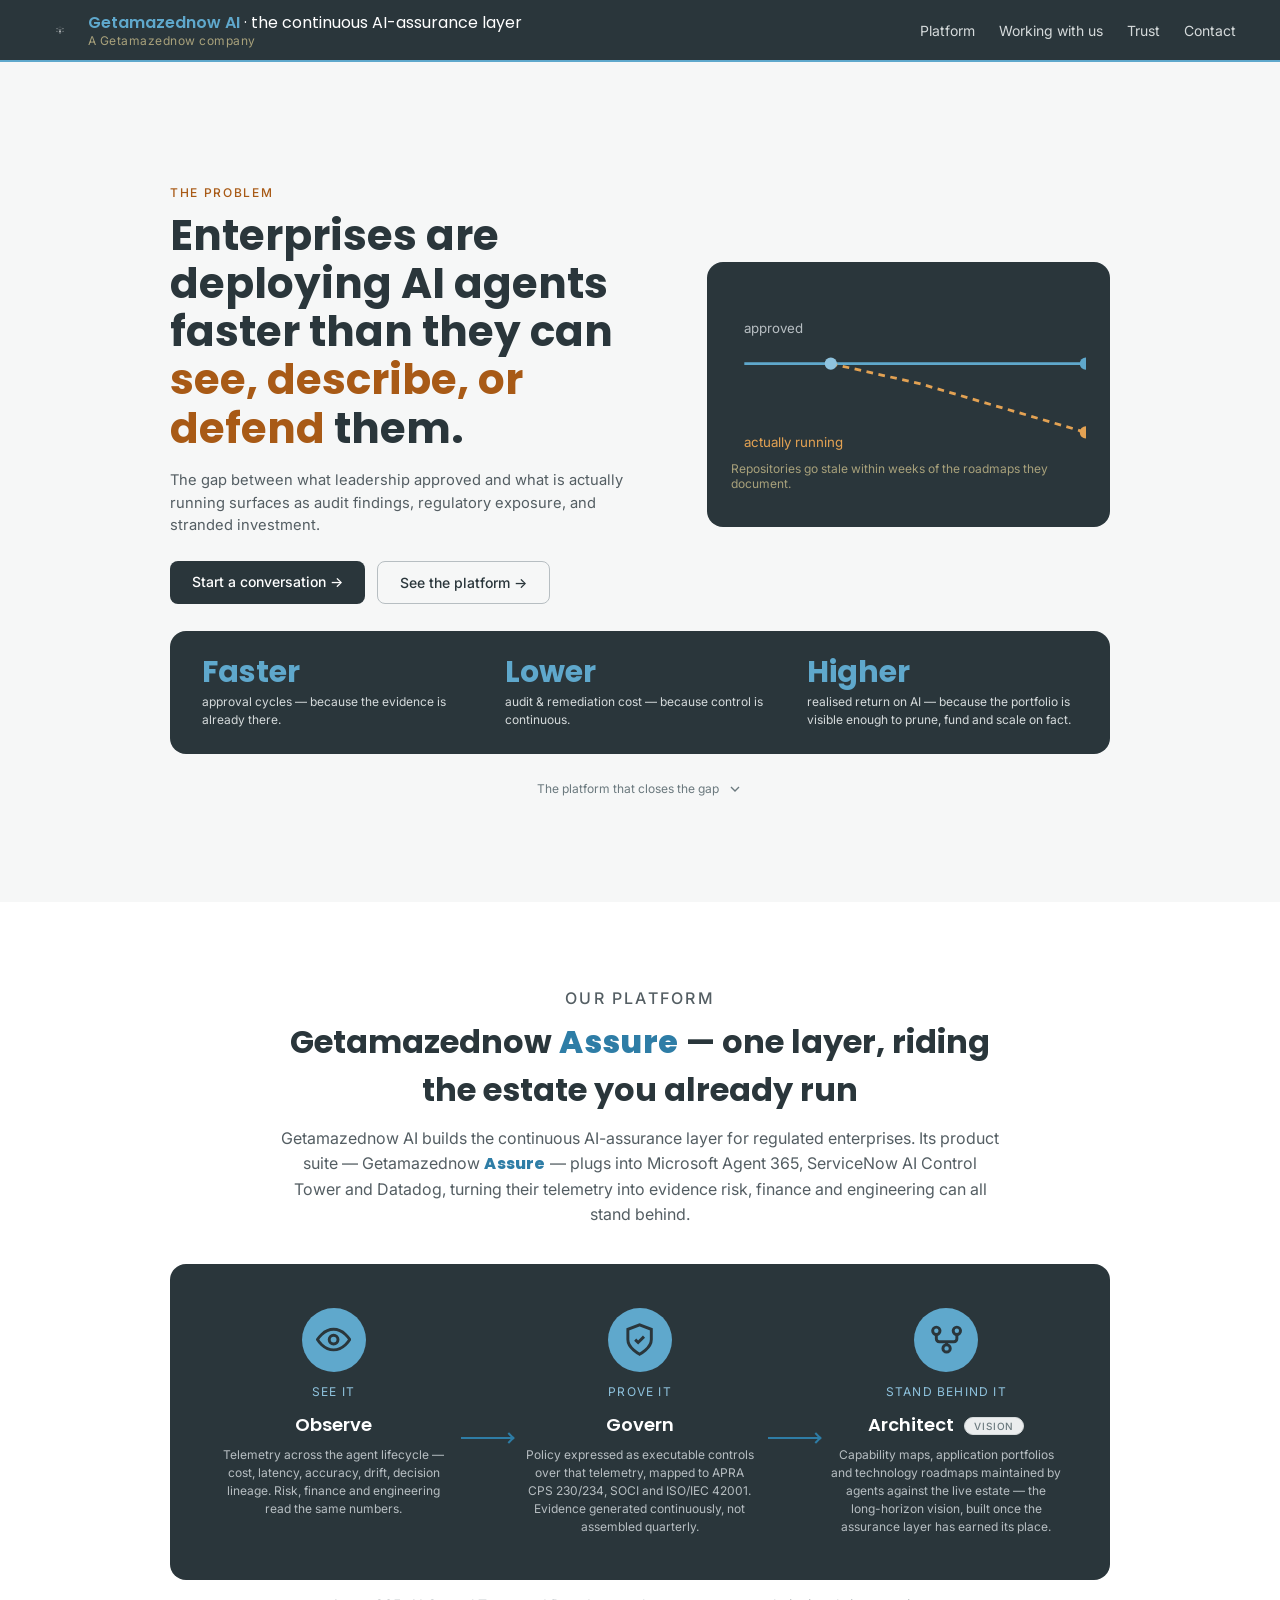
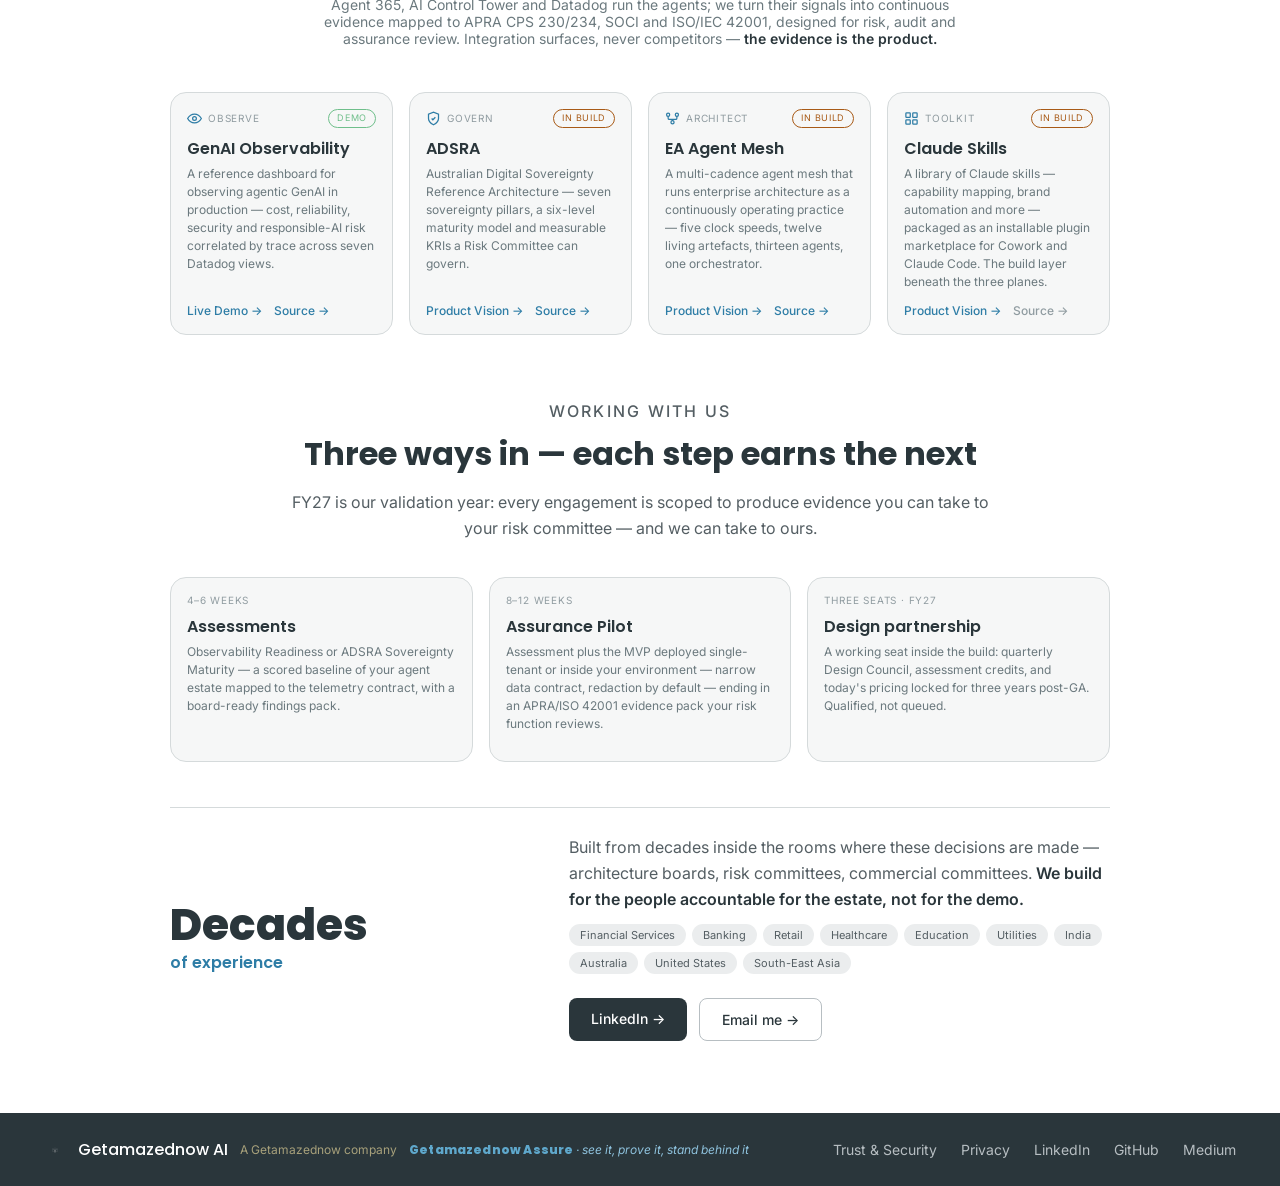
==== commit ce419010: "Make tile status honest: Demo pill on Observability, In build + Product Vision on ADSRA" ====
--- a/index.html
+++ b/index.html
@@ -155,7 +155,10 @@
     <!-- Proof tiles: live builds behind the planes -->
     <div class="proof">
       <article class="tile">
-        <span class="tile__tag"><svg viewBox="0 0 24 24" aria-hidden="true"><path d="M1 12s4-7 11-7 11 7 11 7-4 7-11 7-11-7-11-7z"/><circle cx="12" cy="12" r="3"/></svg> Observe</span>
+        <div class="tile__head">
+          <span class="tile__tag"><svg viewBox="0 0 24 24" aria-hidden="true"><path d="M1 12s4-7 11-7 11 7 11 7-4 7-11 7-11-7-11-7z"/><circle cx="12" cy="12" r="3"/></svg> Observe</span>
+          <span class="tile__status tile__status--live">Demo</span>
+        </div>
         <h3 class="tile__name">GenAI Observability</h3>
         <p class="tile__desc">A reference dashboard for observing agentic GenAI in production — cost, reliability, security and responsible-AI risk correlated by trace across seven Datadog views.</p>
         <div class="tile__links">
@@ -165,11 +168,14 @@
       </article>
 
       <article class="tile">
-        <span class="tile__tag"><svg viewBox="0 0 24 24" aria-hidden="true"><path d="M12 22s8-4 8-10V5l-8-3-8 3v7c0 6 8 10 8 10z"/><path d="M9 12l2 2 4-4"/></svg> Govern</span>
+        <div class="tile__head">
+          <span class="tile__tag"><svg viewBox="0 0 24 24" aria-hidden="true"><path d="M12 22s8-4 8-10V5l-8-3-8 3v7c0 6 8 10 8 10z"/><path d="M9 12l2 2 4-4"/></svg> Govern</span>
+          <span class="tile__status">In build</span>
+        </div>
         <h3 class="tile__name">ADSRA</h3>
         <p class="tile__desc">Australian Digital Sovereignty Reference Architecture — seven sovereignty pillars, a six-level maturity model and measurable KRIs a Risk Committee can govern.</p>
         <div class="tile__links">
-          <a href="https://adsra.getamazednow.ai" rel="noopener">Live Demo →</a>
+          <a href="https://adsra.getamazednow.ai" rel="noopener">Product Vision →</a>
           <a href="https://github.com/getamazednow/ADSRA" rel="noopener">Source →</a>
         </div>
       </article>
--- a/assets/styles.css
+++ b/assets/styles.css
@@ -272,6 +272,10 @@
   border: 0.5px solid var(--gai-warning);
   border-radius: var(--gai-radius-pill);
   padding: 2px 8px; line-height: 1.4;
+}
+.tile__status--live {
+  color: var(--gai-success-on-ink);
+  border-color: var(--gai-success-on-ink);
 }
 .tile__name {
   margin: var(--gai-space-2) 0 4px;
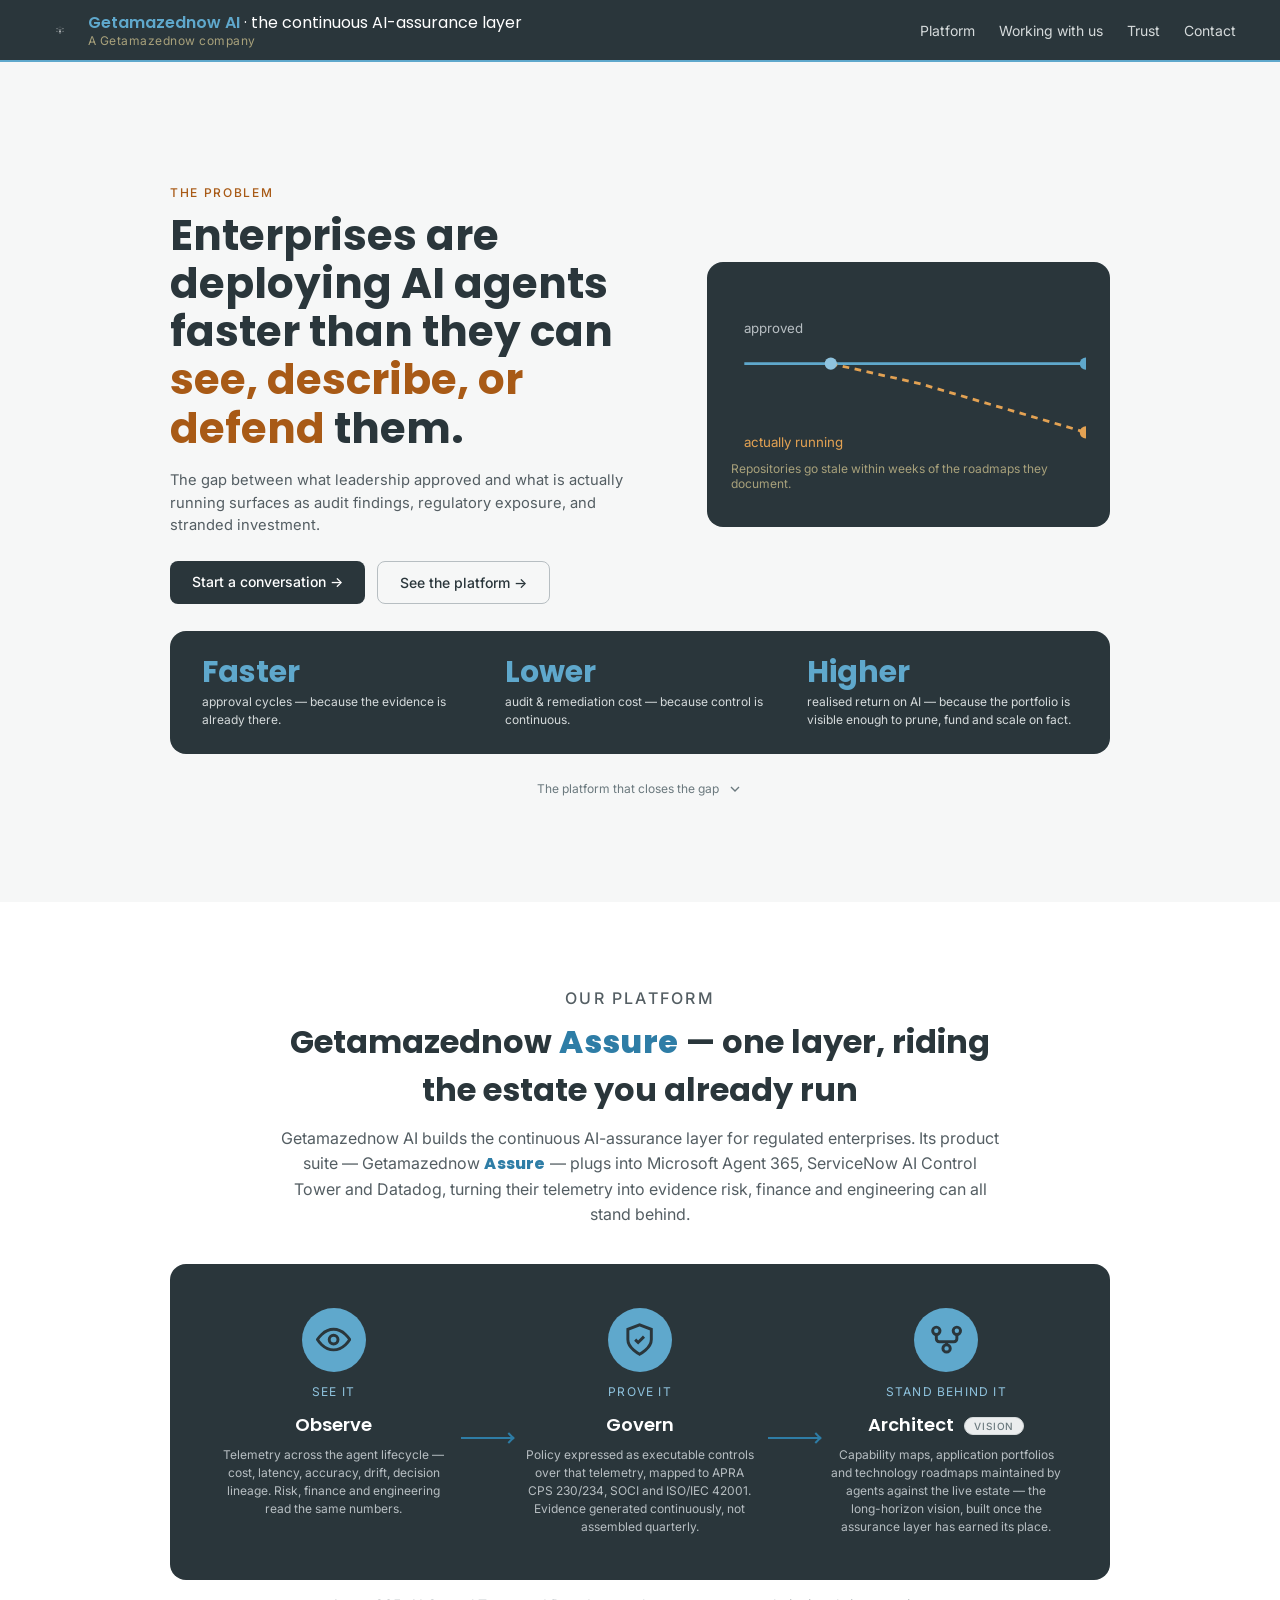
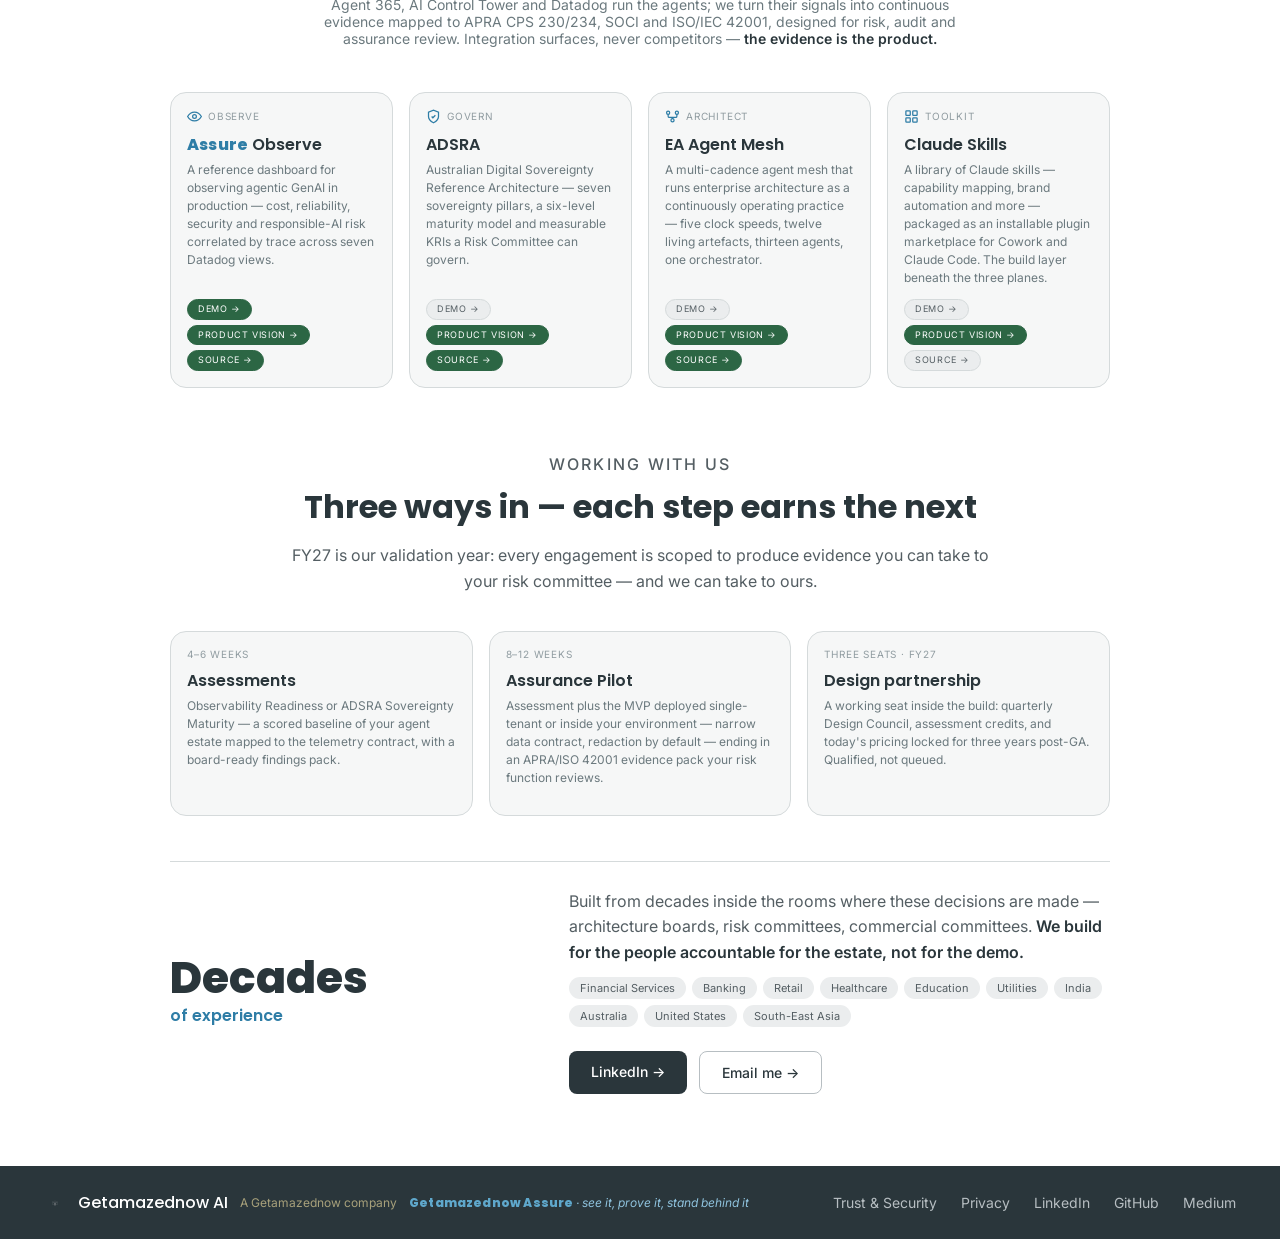
==== commit d3c73768: "Uniform three-pill navigation on project tiles Give every project tile the same three routes — Demo," ====
--- a/index.html
+++ b/index.html
@@ -157,12 +157,12 @@
       <article class="tile">
         <div class="tile__head">
           <span class="tile__tag"><svg viewBox="0 0 24 24" aria-hidden="true"><path d="M1 12s4-7 11-7 11 7 11 7-4 7-11 7-11-7-11-7z"/><circle cx="12" cy="12" r="3"/></svg> Observe</span>
-          <span class="tile__status tile__status--live">Demo</span>
-        </div>
-        <h3 class="tile__name">GenAI Observability</h3>
+        </div>
+        <h3 class="tile__name"><span class="assure">Assure</span> Observe</h3>
         <p class="tile__desc">A reference dashboard for observing agentic GenAI in production — cost, reliability, security and responsible-AI risk correlated by trace across seven Datadog views.</p>
         <div class="tile__links">
-          <a href="https://observability.getamazednow.ai" rel="noopener">Live Demo →</a>
+          <a href="https://observability.getamazednow.ai/demo/" rel="noopener">Demo →</a>
+          <a href="https://observability.getamazednow.ai/" rel="noopener">Product Vision →</a>
           <a href="https://github.com/getamazednow/genai-observability-demo" rel="noopener">Source →</a>
         </div>
       </article>
@@ -170,11 +170,11 @@
       <article class="tile">
         <div class="tile__head">
           <span class="tile__tag"><svg viewBox="0 0 24 24" aria-hidden="true"><path d="M12 22s8-4 8-10V5l-8-3-8 3v7c0 6 8 10 8 10z"/><path d="M9 12l2 2 4-4"/></svg> Govern</span>
-          <span class="tile__status">In build</span>
         </div>
         <h3 class="tile__name">ADSRA</h3>
         <p class="tile__desc">Australian Digital Sovereignty Reference Architecture — seven sovereignty pillars, a six-level maturity model and measurable KRIs a Risk Committee can govern.</p>
         <div class="tile__links">
+          <a class="muted" aria-disabled="true">Demo →</a>
           <a href="https://adsra.getamazednow.ai" rel="noopener">Product Vision →</a>
           <a href="https://github.com/getamazednow/ADSRA" rel="noopener">Source →</a>
         </div>
@@ -183,11 +183,11 @@
       <article class="tile">
         <div class="tile__head">
           <span class="tile__tag"><svg viewBox="0 0 24 24" aria-hidden="true"><circle cx="5" cy="6" r="2.5"/><circle cx="19" cy="6" r="2.5"/><circle cx="12" cy="18" r="2.5"/><path d="M5 8.5v3a2 2 0 002 2h10a2 2 0 002-2v-3M12 13.5v2"/></svg> Architect</span>
-          <span class="tile__status">In build</span>
         </div>
         <h3 class="tile__name">EA Agent Mesh</h3>
         <p class="tile__desc">A multi-cadence agent mesh that runs enterprise architecture as a continuously operating practice — five clock speeds, twelve living artefacts, thirteen agents, one orchestrator.</p>
         <div class="tile__links">
+          <a class="muted" aria-disabled="true">Demo →</a>
           <a href="https://mesh.getamazednow.ai" rel="noopener">Product Vision →</a>
           <a href="https://github.com/getamazednow/Ea-Agent-Mesh" rel="noopener">Source →</a>
         </div>
@@ -196,11 +196,11 @@
       <article class="tile">
         <div class="tile__head">
           <span class="tile__tag"><svg viewBox="0 0 24 24" aria-hidden="true"><rect x="3" y="3" width="7" height="7" rx="1"/><rect x="14" y="3" width="7" height="7" rx="1"/><rect x="3" y="14" width="7" height="7" rx="1"/><rect x="14" y="14" width="7" height="7" rx="1"/></svg> Toolkit</span>
-          <span class="tile__status">In build</span>
         </div>
         <h3 class="tile__name">Claude Skills</h3>
         <p class="tile__desc">A library of Claude skills — capability mapping, brand automation and more — packaged as an installable plugin marketplace for Cowork and Claude Code. The build layer beneath the three planes.</p>
         <div class="tile__links">
+          <a class="muted" aria-disabled="true">Demo →</a>
           <a href="https://skills.getamazednow.ai" rel="noopener">Product Vision →</a>
           <a class="muted" aria-disabled="true">Source →</a>
         </div>
--- a/assets/styles.css
+++ b/assets/styles.css
@@ -285,10 +285,40 @@
   color: var(--gai-ink);
 }
 .tile__desc { margin: 0 0 var(--gai-space-3); font-size: var(--gai-text-xs); line-height: 1.5; color: var(--gai-neutral-500); }
-.tile__links { margin-top: auto; display: flex; gap: var(--gai-space-3); flex-wrap: wrap; }
-.tile__links a { font-size: var(--gai-text-xs); font-weight: 500; color: var(--gai-signal-deep); }
-.tile__links a:hover { text-decoration: underline; }
-.tile__links a.muted { color: var(--gai-neutral-400); pointer-events: none; }
+/* Uniform action pills — every tile carries the same three routes
+   (Demo · Product Vision · Source), stacked so labels never collide.
+   Green = available, grey = not yet. Same pill treatment as .tile__status. */
+.tile__links {
+  margin-top: auto;
+  display: flex;
+  flex-direction: column;
+  align-items: flex-start;
+  gap: 5px;
+}
+.tile__links a {
+  font-size: 9px;
+  letter-spacing: .07em;
+  text-transform: uppercase;
+  line-height: 1.4;
+  padding: 3px 10px;
+  border-radius: var(--gai-radius-pill);
+  border: 0.5px solid var(--gai-success);
+  color: #fff;
+  background: var(--gai-success);
+  white-space: nowrap;
+  transition: background-color .15s ease, border-color .15s ease;
+}
+.tile__links a:hover {
+  text-decoration: none;
+  background: var(--gai-ink);
+  border-color: var(--gai-ink);
+}
+.tile__links a.muted {
+  color: var(--gai-neutral-600);
+  border-color: var(--gai-neutral-200);
+  background: var(--gai-neutral-100);
+  pointer-events: none;
+}
 
 /* Assure product wordmark — Poppins 800 in the accent colour.
    On white/light surfaces use signalDeep (AA); on Ink surfaces use Signal. */
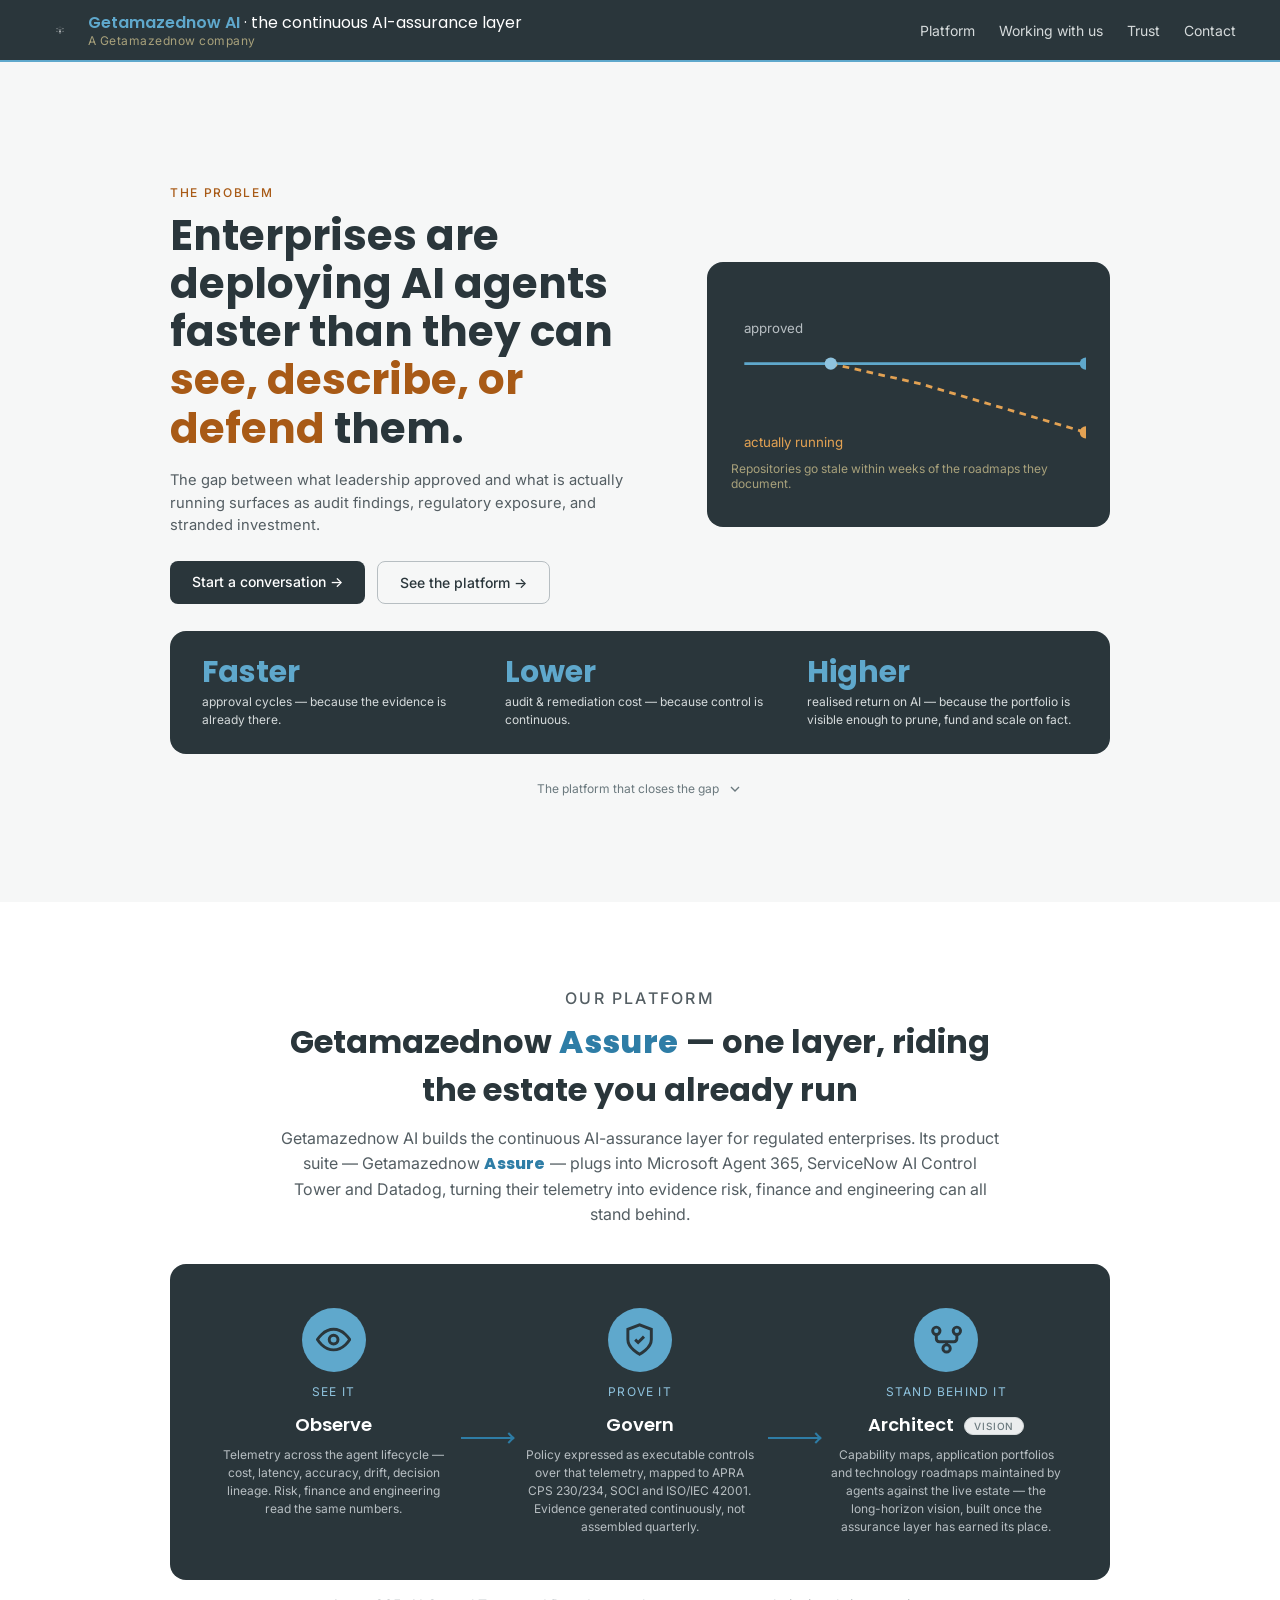
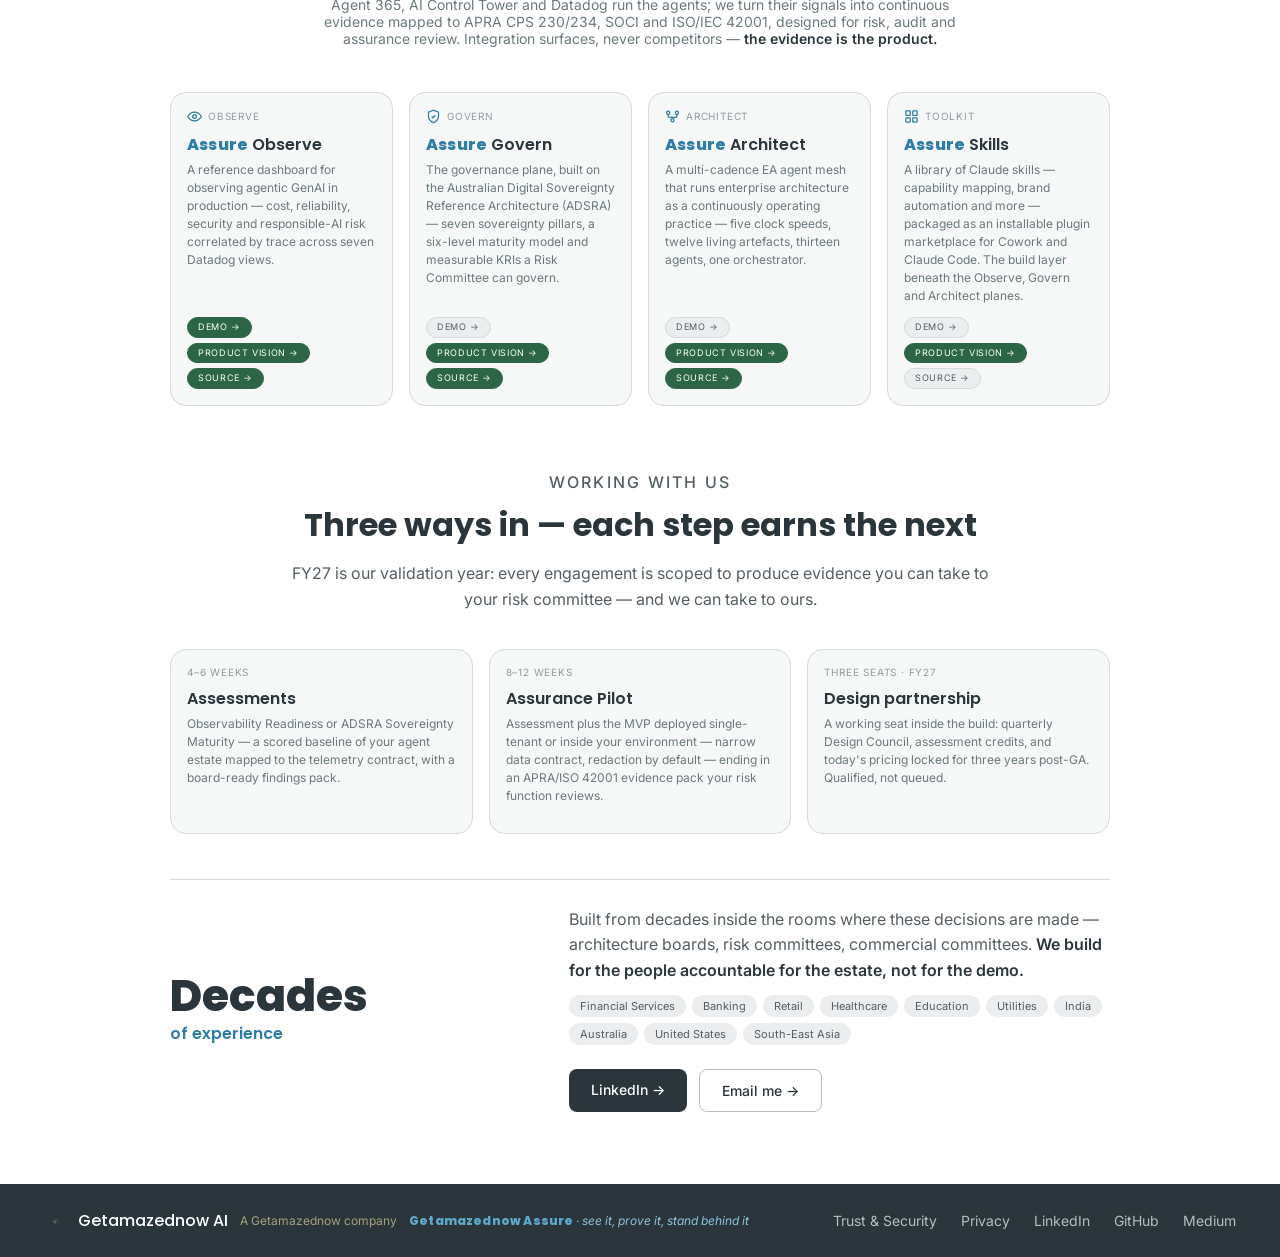
==== commit f6366ee9: "Rename product tiles to Assure suite (Observe/Govern/Architect/Skills) and align descriptions" ====
--- a/index.html
+++ b/index.html
@@ -171,8 +171,8 @@
         <div class="tile__head">
           <span class="tile__tag"><svg viewBox="0 0 24 24" aria-hidden="true"><path d="M12 22s8-4 8-10V5l-8-3-8 3v7c0 6 8 10 8 10z"/><path d="M9 12l2 2 4-4"/></svg> Govern</span>
         </div>
-        <h3 class="tile__name">ADSRA</h3>
-        <p class="tile__desc">Australian Digital Sovereignty Reference Architecture — seven sovereignty pillars, a six-level maturity model and measurable KRIs a Risk Committee can govern.</p>
+        <h3 class="tile__name"><span class="assure">Assure</span> Govern</h3>
+        <p class="tile__desc">The governance plane, built on the Australian Digital Sovereignty Reference Architecture (ADSRA) — seven sovereignty pillars, a six-level maturity model and measurable KRIs a Risk Committee can govern.</p>
         <div class="tile__links">
           <a class="muted" aria-disabled="true">Demo →</a>
           <a href="https://adsra.getamazednow.ai" rel="noopener">Product Vision →</a>
@@ -184,8 +184,8 @@
         <div class="tile__head">
           <span class="tile__tag"><svg viewBox="0 0 24 24" aria-hidden="true"><circle cx="5" cy="6" r="2.5"/><circle cx="19" cy="6" r="2.5"/><circle cx="12" cy="18" r="2.5"/><path d="M5 8.5v3a2 2 0 002 2h10a2 2 0 002-2v-3M12 13.5v2"/></svg> Architect</span>
         </div>
-        <h3 class="tile__name">EA Agent Mesh</h3>
-        <p class="tile__desc">A multi-cadence agent mesh that runs enterprise architecture as a continuously operating practice — five clock speeds, twelve living artefacts, thirteen agents, one orchestrator.</p>
+        <h3 class="tile__name"><span class="assure">Assure</span> Architect</h3>
+        <p class="tile__desc">A multi-cadence EA agent mesh that runs enterprise architecture as a continuously operating practice — five clock speeds, twelve living artefacts, thirteen agents, one orchestrator.</p>
         <div class="tile__links">
           <a class="muted" aria-disabled="true">Demo →</a>
           <a href="https://mesh.getamazednow.ai" rel="noopener">Product Vision →</a>
@@ -197,8 +197,8 @@
         <div class="tile__head">
           <span class="tile__tag"><svg viewBox="0 0 24 24" aria-hidden="true"><rect x="3" y="3" width="7" height="7" rx="1"/><rect x="14" y="3" width="7" height="7" rx="1"/><rect x="3" y="14" width="7" height="7" rx="1"/><rect x="14" y="14" width="7" height="7" rx="1"/></svg> Toolkit</span>
         </div>
-        <h3 class="tile__name">Claude Skills</h3>
-        <p class="tile__desc">A library of Claude skills — capability mapping, brand automation and more — packaged as an installable plugin marketplace for Cowork and Claude Code. The build layer beneath the three planes.</p>
+        <h3 class="tile__name"><span class="assure">Assure</span> Skills</h3>
+        <p class="tile__desc">A library of Claude skills — capability mapping, brand automation and more — packaged as an installable plugin marketplace for Cowork and Claude Code. The build layer beneath the Observe, Govern and Architect planes.</p>
         <div class="tile__links">
           <a class="muted" aria-disabled="true">Demo →</a>
           <a href="https://skills.getamazednow.ai" rel="noopener">Product Vision →</a>
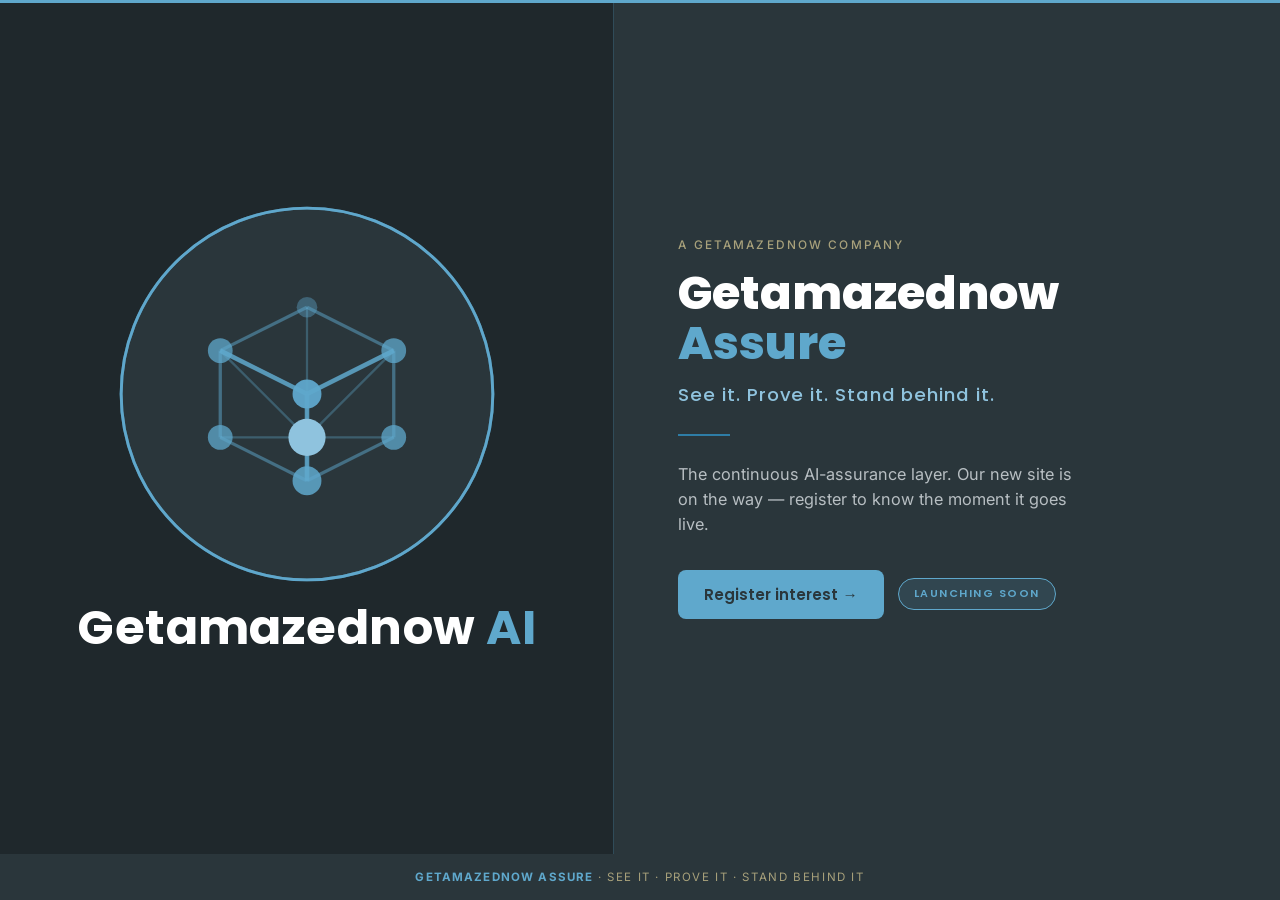
==== commit d04ba76f: "Launch banner as front door; park WIP site, lock down crawling" ====
--- a/index.html
+++ b/index.html
@@ -1,283 +1,125 @@
 <!DOCTYPE html>
 <html lang="en">
 <head>
-  <meta charset="utf-8" />
-  <meta name="viewport" content="width=device-width, initial-scale=1" />
-  <title>Getamazednow AI — The continuous AI-assurance layer for regulated enterprises</title>
-  <meta name="description" content="Getamazednow AI turns the telemetry of the platforms you already run — Microsoft Agent 365, ServiceNow AI Control Tower, Datadog — into continuous, committee-grade evidence mapped to APRA CPS 230/234, SOCI and ISO/IEC 42001, designed for risk, audit and assurance review." />
-  <meta name="author" content="Duane Gomes" />
+<meta charset="utf-8" />
+<meta name="viewport" content="width=device-width, initial-scale=1" />
+<title>Getamazednow Assure — Launching soon · Getamazednow AI</title>
+<meta name="description" content="Getamazednow Assure — the continuous AI-assurance layer. See it. Prove it. Stand behind it. Our new site is launching soon." />
+<meta name="robots" content="noindex, nofollow" />
+<link rel="icon" href="assets/logo/Getamazednow-AI-Favicon.svg" type="image/svg+xml" />
+<link rel="icon" href="assets/logo/Getamazednow-AI-Favicon-32.png" sizes="32x32" />
+<link rel="apple-touch-icon" href="assets/logo/Getamazednow-AI-Favicon-180.png" />
+<link rel="preconnect" href="https://fonts.googleapis.com" />
+<link rel="preconnect" href="https://fonts.gstatic.com" crossorigin />
+<link href="https://fonts.googleapis.com/css2?family=Inter:wght@400;500&family=Poppins:wght@500;600;700;800&display=swap" rel="stylesheet" />
+<style>
+:root{
+--ink:#2A363B;--ink-2:#1F282C;--signal:#5FA8CC;--deep:#2E7DA6;--core:#8FC3DE;--stone:#A8A17B;
+--n300:#B7BEC2;--n500:#6B797E;
+--disp:'Poppins',sans-serif;--body:'Inter',sans-serif;
+}
+*{box-sizing:border-box;margin:0}
+html,body{height:100%}
+body{font-family:var(--body);background:var(--ink);color:#fff;min-height:100vh;display:flex;flex-direction:column}
 
-  <!-- Open Graph -->
-  <meta property="og:title" content="Getamazednow AI — The continuous AI-assurance layer for regulated enterprises" />
-  <meta property="og:description" content="Getamazednow AI turns the telemetry of the platforms you already run — Microsoft Agent 365, ServiceNow AI Control Tower, Datadog — into continuous, committee-grade evidence mapped to APRA CPS 230/234, SOCI and ISO/IEC 42001, designed for risk, audit and assurance review." />
-  <meta property="og:type" content="website" />
-  <meta property="og:url" content="https://www.getamazednow.ai/" />
-  <meta name="twitter:card" content="summary_large_image" />
+.stage{flex:1;display:flex;align-items:stretch;border-top:3px solid var(--signal)}
+.split{display:flex;flex:1;min-height:100%}
 
-  <link rel="canonical" href="https://www.getamazednow.ai/" />
-  <link rel="icon" href="assets/logo/Getamazednow-AI-Favicon.svg" type="image/svg+xml" />
-  <link rel="icon" href="assets/logo/Getamazednow-AI-Favicon-32.png" sizes="32x32" />
-  <link rel="apple-touch-icon" href="assets/logo/Getamazednow-AI-Favicon-180.png" />
+/* Left — company (logo-dominant) */
+.left{flex:0 0 48%;background:var(--ink-2);border-right:1px solid rgba(95,168,204,.28);
+display:flex;flex-direction:column;align-items:center;justify-content:center;padding:40px 40px;text-align:center}
+.left .badge{width:min(82%,380px);height:auto}
+.left .company{font-family:var(--disp);font-weight:700;font-size:clamp(2rem,3.8vw,3rem);line-height:1.02;letter-spacing:.01em;margin-top:20px}
+.left .company .sig{color:var(--signal)}
 
-  <!-- Fonts: Poppins (display) + Inter (body) -->
-  <link rel="preconnect" href="https://fonts.googleapis.com" />
-  <link rel="preconnect" href="https://fonts.gstatic.com" crossorigin />
-  <link href="https://fonts.googleapis.com/css2?family=Inter:wght@400;500&family=Poppins:wght@500;600;700;800&display=swap" rel="stylesheet" />
+/* Right — product */
+.right{flex:1;display:flex;flex-direction:column;justify-content:center;padding:56px clamp(28px,5vw,72px)}
+.byline{color:var(--stone);font-size:.74rem;letter-spacing:.18em;font-weight:500}
+.product{font-family:var(--disp);font-weight:800;line-height:1.06;font-size:clamp(1.9rem,4vw,2.9rem);margin-top:16px}
+.product .sig{color:var(--signal)}
+.tagline{font-family:var(--disp);font-weight:500;color:var(--core);font-size:clamp(.95rem,1.5vw,1.15rem);letter-spacing:.05em;margin-top:14px}
+.rule{width:52px;height:2px;background:var(--deep);margin:26px 0}
+.lead{color:var(--n300);font-size:1.02rem;line-height:1.55;max-width:400px}
+.cta{margin-top:32px;display:flex;gap:14px;align-items:center;flex-wrap:wrap}
+.btn{font-family:var(--disp);font-weight:600;font-size:.95rem;text-decoration:none;border-radius:8px;padding:13px 26px;transition:.15s}
+.btn-sig{background:var(--signal);color:var(--ink)}
+.btn-sig:hover{background:var(--core)}
+.pill{display:inline-block;border-radius:999px;padding:7px 15px;font-family:var(--disp);font-weight:600;font-size:.68rem;letter-spacing:.14em;
+background:rgba(95,168,204,.14);border:1px solid var(--signal);color:var(--signal)}
 
-  <link rel="stylesheet" href="assets/tokens.css" />
-  <link rel="stylesheet" href="assets/styles.css" />
-  <!-- Google tag (gtag.js) -->
-  <script async src="https://www.googletagmanager.com/gtag/js?id=G-HX6JG64QYN"></script>
-  <script>
-    window.dataLayer = window.dataLayer || [];
-    function gtag(){dataLayer.push(arguments);}
-    gtag('js', new Date());
-    gtag('config', 'G-HX6JG64QYN');
-  </script>
+footer{padding:16px 24px;text-align:center;font-size:.72rem;color:var(--stone);letter-spacing:.14em}
+footer .sig{color:var(--signal);font-weight:700;letter-spacing:.1em}
+
+@media (max-width:820px){
+.split{flex-direction:column}
+.left{flex:0 0 auto;padding:48px 28px 34px}
+.left .badge{width:min(64%,300px)}
+.left .company{font-size:clamp(1.8rem,7vw,2.4rem)}
+.right{padding:36px 28px 46px;text-align:center;align-items:center}
+.lead{max-width:none}
+.cta{justify-content:center}
+.rule{margin:22px auto}
+}
+</style>
+<!-- Google tag (gtag.js) -->
+<script async src="https://www.googletagmanager.com/gtag/js?id=G-HX6JG64QYN"></script>
+<script>
+window.dataLayer = window.dataLayer || [];
+function gtag(){dataLayer.push(arguments);}
+gtag('js', new Date());
+gtag('config', 'G-HX6JG64QYN');
+</script>
 </head>
 <body>
 
-  <!-- ======================= STICKY TOPBAR (identity) ======================= -->
-  <header class="topbar">
-    <div class="topbar__inner">
-      <img class="topbar__mark" src="assets/logo/Getamazednow-AI-Icon-Monochrome-White.svg" alt="Getamazednow AI — Tensor Node Lattice mark" />
-      <div class="topbar__id">
-        <span class="topbar__name"><span class="sig">Getamazednow AI</span> <span class="art">· the continuous AI-assurance layer</span></span>
-        <span class="topbar__byline">A Getamazednow company</span>
-      </div>
-      <span class="topbar__spacer"></span>
-      <nav class="topbar__nav">
-        <a href="#platform">Platform</a>
-        <a href="#engage">Working with us</a>
-        <a href="trust.html">Trust</a>
-        <a href="#contact">Contact</a>
-      </nav>
-    </div>
-  </header>
+<main class="stage"><div class="split">
 
-  <!-- ======================= SCREEN 1 — the problem leads ======================= -->
-  <section class="screen1">
-
-    <div class="hero">
-      <div class="hero__copy">
-        <p class="kicker kicker--warn">The problem</p>
-        <h1 class="hero__title">Enterprises are deploying AI agents faster than they can <span class="warn">see, describe, or defend</span> them.</h1>
-        <p class="hero__lead">The gap between what leadership approved and what is actually running surfaces as audit findings, regulatory exposure, and stranded investment.</p>
-        <div class="hero__cta">
-          <a class="btn btn-ink" href="#contact">Start a conversation →</a>
-          <a class="btn btn-outline" href="#platform">See the platform →</a>
-        </div>
-      </div>
-
-      <!-- Drift visual: approved vs actually running -->
-      <div class="drift" aria-hidden="true">
-        <svg viewBox="0 0 320 150" role="img" aria-label="A diagram showing approved and actually-running lines diverging over time">
-          <polyline points="12,70 90,70 320,70" fill="none" stroke="#5FA8CC" stroke-width="2.5"/>
-          <polyline points="90,70 170,88 245,110 320,132" fill="none" stroke="#E3A253" stroke-width="2.5" stroke-dasharray="6 5"/>
-          <circle cx="90" cy="70" r="5.5" fill="#8FC3DE"/>
-          <circle cx="320" cy="70" r="5.5" fill="#5FA8CC"/>
-          <circle cx="320" cy="132" r="5.5" fill="#E3A253"/>
-          <text x="12" y="42" fill="#B7BEC2" font-family="Inter, sans-serif" font-size="12">approved</text>
-          <text x="12" y="145" fill="#E3A253" font-family="Inter, sans-serif" font-size="12">actually running</text>
-        </svg>
-        <p class="drift__cap">Repositories go stale within weeks of the roadmaps they document.</p>
-      </div>
-    </div>
-
-    <!-- Outcome metric bar: the stakes, up front -->
-    <div class="metricbar">
-      <div class="metric">
-        <div class="metric__num">Faster</div>
-        <p class="metric__label">approval cycles — because the evidence is already there.</p>
-      </div>
-      <div class="metric">
-        <div class="metric__num">Lower</div>
-        <p class="metric__label">audit &amp; remediation cost — because control is continuous.</p>
-      </div>
-      <div class="metric">
-        <div class="metric__num">Higher</div>
-        <p class="metric__label">realised return on AI — because the portfolio is visible enough to prune, fund and scale on fact.</p>
-      </div>
-    </div>
-
-    <a class="scrollcue" href="#platform">
-      The platform that closes the gap
-      <svg viewBox="0 0 24 24" fill="none" stroke="currentColor" stroke-width="2" aria-hidden="true"><path d="M6 9l6 6 6-6"/></svg>
-    </a>
-
+  <section class="left">
+    <svg class="badge" viewBox="128 58 184 184" xmlns="http://www.w3.org/2000/svg" role="img" aria-label="Getamazednow AI — Tensor Node Lattice">
+      <circle cx="220" cy="150" r="90" fill="#2A363B" stroke="#5FA8CC" stroke-width="1.4" opacity="1"/>
+      <circle cx="220" cy="150" r="90" fill="none" stroke="#5FA8CC" stroke-width="1.4" opacity=".55"/>
+      <line x1="220" y1="108" x2="178" y2="129" stroke="#5FA8CC" stroke-width="1.6" opacity="0.5"/>
+      <line x1="220" y1="108" x2="262" y2="129" stroke="#5FA8CC" stroke-width="1.6" opacity="0.5"/>
+      <line x1="178" y1="129" x2="178" y2="171" stroke="#5FA8CC" stroke-width="1.6" opacity="0.5"/>
+      <line x1="262" y1="129" x2="262" y2="171" stroke="#5FA8CC" stroke-width="1.6" opacity="0.5"/>
+      <line x1="178" y1="171" x2="220" y2="192" stroke="#5FA8CC" stroke-width="1.6" opacity="0.5"/>
+      <line x1="262" y1="171" x2="220" y2="192" stroke="#5FA8CC" stroke-width="1.6" opacity="0.5"/>
+      <line x1="178" y1="129" x2="220" y2="150" stroke="#5FA8CC" stroke-width="2.2" opacity="0.85"/>
+      <line x1="262" y1="129" x2="220" y2="150" stroke="#5FA8CC" stroke-width="2.2" opacity="0.85"/>
+      <line x1="220" y1="150" x2="220" y2="192" stroke="#5FA8CC" stroke-width="2.2" opacity="0.85"/>
+      <line x1="220" y1="171" x2="220" y2="108" stroke="#5FA8CC" stroke-width="1.1" opacity="0.35"/>
+      <line x1="220" y1="171" x2="178" y2="129" stroke="#5FA8CC" stroke-width="1.1" opacity="0.35"/>
+      <line x1="220" y1="171" x2="262" y2="129" stroke="#5FA8CC" stroke-width="1.1" opacity="0.35"/>
+      <line x1="220" y1="171" x2="178" y2="171" stroke="#5FA8CC" stroke-width="1.1" opacity="0.35"/>
+      <line x1="220" y1="171" x2="262" y2="171" stroke="#5FA8CC" stroke-width="1.1" opacity="0.35"/>
+      <line x1="220" y1="171" x2="220" y2="192" stroke="#5FA8CC" stroke-width="1.1" opacity="0.35"/>
+      <circle cx="220" cy="108" r="5" fill="#5FA8CC" opacity="0.4"/>
+      <circle cx="178" cy="129" r="6" fill="#5FA8CC" opacity="0.75"/>
+      <circle cx="262" cy="129" r="6" fill="#5FA8CC" opacity="0.75"/>
+      <circle cx="178" cy="171" r="6" fill="#5FA8CC" opacity="0.75"/>
+      <circle cx="262" cy="171" r="6" fill="#5FA8CC" opacity="0.75"/>
+      <circle cx="220" cy="192" r="7" fill="#5FA8CC" opacity="0.85"/>
+      <circle cx="220" cy="150" r="7" fill="#5FA8CC" opacity="0.95"/>
+      <circle cx="220" cy="171" r="9" fill="#8FC3DE"/>
+    </svg>
+    <div class="company">Getamazednow<span class="sig"> AI</span></div>
   </section>
 
-  <!-- ======================= SCREEN 2 — the platform answers it ======================= -->
-  <section class="screen2" id="platform">
-
-    <div class="section__head">
-      <p class="kicker">Our platform</p>
-      <h2>Getamazednow <span class="assure">Assure</span> — one layer, riding the estate you already run</h2>
-      <p>Getamazednow AI builds the continuous AI-assurance layer for regulated enterprises. Its product suite — Getamazednow <span class="assure">Assure</span> — plugs into Microsoft Agent 365, ServiceNow AI Control Tower and Datadog, turning their telemetry into evidence risk, finance and engineering can all stand behind.</p>
+  <section class="right">
+    <div class="byline">A GETAMAZEDNOW COMPANY</div>
+    <h1 class="product">Getamazednow <span class="sig">Assure</span></h1>
+    <div class="tagline">See it. Prove it. Stand behind it.</div>
+    <div class="rule" aria-hidden="true"></div>
+    <p class="lead">The continuous AI-assurance layer. Our new site is on the way — register to know the moment it goes live.</p>
+    <div class="cta">
+      <a class="btn btn-sig" href="mailto:duane@getamazednow.ai?subject=Register%20interest%20%E2%80%94%20Getamazednow%20Assure">Register interest &rarr;</a>
+      <span class="pill">LAUNCHING SOON</span>
     </div>
-
-    <!-- Three-plane spine with dependency chain -->
-    <div class="spine">
-      <div class="plane">
-        <div class="plane__node">
-          <svg viewBox="0 0 24 24" aria-hidden="true"><path d="M1 12s4-7 11-7 11 7 11 7-4 7-11 7-11-7-11-7z"/><circle cx="12" cy="12" r="3"/></svg>
-        </div>
-        <p class="plane__verb">see it</p>
-        <p class="plane__name">Observe</p>
-        <p class="plane__desc">Telemetry across the agent lifecycle — cost, latency, accuracy, drift, decision lineage. Risk, finance and engineering read the same numbers.</p>
-      </div>
-
-      <span class="spine__link" aria-hidden="true"></span>
-
-      <div class="plane">
-        <div class="plane__node">
-          <svg viewBox="0 0 24 24" aria-hidden="true"><path d="M12 22s8-4 8-10V5l-8-3-8 3v7c0 6 8 10 8 10z"/><path d="M9 12l2 2 4-4"/></svg>
-        </div>
-        <p class="plane__verb">prove it</p>
-        <p class="plane__name">Govern</p>
-        <p class="plane__desc">Policy expressed as executable controls over that telemetry, mapped to APRA CPS 230/234, SOCI and ISO/IEC 42001. Evidence generated continuously, not assembled quarterly.</p>
-      </div>
-
-      <span class="spine__link" aria-hidden="true"></span>
-
-      <div class="plane">
-        <div class="plane__node">
-          <svg viewBox="0 0 24 24" aria-hidden="true"><circle cx="5" cy="6" r="2.5"/><circle cx="19" cy="6" r="2.5"/><circle cx="12" cy="18" r="2.5"/><path d="M5 8.5v3a2 2 0 002 2h10a2 2 0 002-2v-3M12 13.5v2"/></svg>
-        </div>
-        <p class="plane__verb">stand behind it</p>
-        <p class="plane__name">Architect <span class="plane__vision">Vision</span></p>
-        <p class="plane__desc">Capability maps, application portfolios and technology roadmaps maintained by agents against the live estate — the long-horizon vision, built once the assurance layer has earned its place.</p>
-      </div>
-    </div>
-
-    <p class="chain-note">Agent 365, AI Control Tower and Datadog run the agents; we turn their signals into continuous evidence mapped to APRA CPS 230/234, SOCI and ISO/IEC 42001, designed for risk, audit and assurance review. Integration surfaces, never competitors — <strong>the evidence is the product.</strong></p>
-
-    <!-- Proof tiles: live builds behind the planes -->
-    <div class="proof">
-      <article class="tile">
-        <div class="tile__head">
-          <span class="tile__tag"><svg viewBox="0 0 24 24" aria-hidden="true"><path d="M1 12s4-7 11-7 11 7 11 7-4 7-11 7-11-7-11-7z"/><circle cx="12" cy="12" r="3"/></svg> Observe</span>
-        </div>
-        <h3 class="tile__name"><span class="assure">Assure</span> Observe</h3>
-        <p class="tile__desc">A reference dashboard for observing agentic GenAI in production — cost, reliability, security and responsible-AI risk correlated by trace across seven Datadog views.</p>
-        <div class="tile__links">
-          <a href="https://observability.getamazednow.ai/demo/" rel="noopener">Demo →</a>
-          <a href="https://observability.getamazednow.ai/" rel="noopener">Product Vision →</a>
-          <a href="https://github.com/getamazednow/genai-observability-demo" rel="noopener">Source →</a>
-        </div>
-      </article>
-
-      <article class="tile">
-        <div class="tile__head">
-          <span class="tile__tag"><svg viewBox="0 0 24 24" aria-hidden="true"><path d="M12 22s8-4 8-10V5l-8-3-8 3v7c0 6 8 10 8 10z"/><path d="M9 12l2 2 4-4"/></svg> Govern</span>
-        </div>
-        <h3 class="tile__name"><span class="assure">Assure</span> Govern</h3>
-        <p class="tile__desc">The governance plane, built on the Australian Digital Sovereignty Reference Architecture (ADSRA) — seven sovereignty pillars, a six-level maturity model and measurable KRIs a Risk Committee can govern.</p>
-        <div class="tile__links">
-          <a class="muted" aria-disabled="true">Demo →</a>
-          <a href="https://adsra.getamazednow.ai" rel="noopener">Product Vision →</a>
-          <a href="https://github.com/getamazednow/ADSRA" rel="noopener">Source →</a>
-        </div>
-      </article>
-
-      <article class="tile">
-        <div class="tile__head">
-          <span class="tile__tag"><svg viewBox="0 0 24 24" aria-hidden="true"><circle cx="5" cy="6" r="2.5"/><circle cx="19" cy="6" r="2.5"/><circle cx="12" cy="18" r="2.5"/><path d="M5 8.5v3a2 2 0 002 2h10a2 2 0 002-2v-3M12 13.5v2"/></svg> Architect</span>
-        </div>
-        <h3 class="tile__name"><span class="assure">Assure</span> Architect</h3>
-        <p class="tile__desc">A multi-cadence EA agent mesh that runs enterprise architecture as a continuously operating practice — five clock speeds, twelve living artefacts, thirteen agents, one orchestrator.</p>
-        <div class="tile__links">
-          <a class="muted" aria-disabled="true">Demo →</a>
-          <a href="https://mesh.getamazednow.ai" rel="noopener">Product Vision →</a>
-          <a href="https://github.com/getamazednow/Ea-Agent-Mesh" rel="noopener">Source →</a>
-        </div>
-      </article>
-
-      <article class="tile">
-        <div class="tile__head">
-          <span class="tile__tag"><svg viewBox="0 0 24 24" aria-hidden="true"><rect x="3" y="3" width="7" height="7" rx="1"/><rect x="14" y="3" width="7" height="7" rx="1"/><rect x="3" y="14" width="7" height="7" rx="1"/><rect x="14" y="14" width="7" height="7" rx="1"/></svg> Toolkit</span>
-        </div>
-        <h3 class="tile__name"><span class="assure">Assure</span> Skills</h3>
-        <p class="tile__desc">A library of Claude skills — capability mapping, brand automation and more — packaged as an installable plugin marketplace for Cowork and Claude Code. The build layer beneath the Observe, Govern and Architect planes.</p>
-        <div class="tile__links">
-          <a class="muted" aria-disabled="true">Demo →</a>
-          <a href="https://skills.getamazednow.ai" rel="noopener">Product Vision →</a>
-          <a class="muted" aria-disabled="true">Source →</a>
-        </div>
-      </article>
-    </div>
-
-    <!-- Working with us: engagement strip -->
-    <div class="section__head" id="engage" style="margin-top:var(--gai-space-8)">
-      <p class="kicker">Working with us</p>
-      <h2>Three ways in — each step earns the next</h2>
-      <p>FY27 is our validation year: every engagement is scoped to produce evidence you can take to your risk committee — and we can take to ours.</p>
-    </div>
-
-    <div class="engage">
-      <article class="tile">
-        <span class="tile__tag">4–6 weeks</span>
-        <h3 class="tile__name">Assessments</h3>
-        <p class="tile__desc">Observability Readiness or ADSRA Sovereignty Maturity — a scored baseline of your agent estate mapped to the telemetry contract, with a board-ready findings pack.</p>
-      </article>
-      <article class="tile">
-        <span class="tile__tag">8–12 weeks</span>
-        <h3 class="tile__name">Assurance Pilot</h3>
-        <p class="tile__desc">Assessment plus the MVP deployed single-tenant or inside your environment — narrow data contract, redaction by default — ending in an APRA/ISO 42001 evidence pack your risk function reviews.</p>
-      </article>
-      <article class="tile">
-        <span class="tile__tag">Three seats · FY27</span>
-        <h3 class="tile__name">Design partnership</h3>
-        <p class="tile__desc">A working seat inside the build: quarterly Design Council, assessment credits, and today's pricing locked for three years post-GA. Qualified, not queued.</p>
-      </article>
-    </div>
-
-    <!-- Why us: credibility close -->
-    <div class="whyus" id="contact">
-      <div class="whyus__stat">
-        <span class="whyus__num">Decades</span>
-        <span class="whyus__unit">of experience</span>
-      </div>
-      <div>
-        <p class="whyus__lead">Built from decades inside the rooms where these decisions are made — architecture boards, risk committees, commercial committees. <strong>We build for the people accountable for the estate, not for the demo.</strong></p>
-        <div class="whyus__tags">
-          <span class="tag">Financial Services</span>
-          <span class="tag">Banking</span>
-          <span class="tag">Retail</span>
-          <span class="tag">Healthcare</span>
-          <span class="tag">Education</span>
-          <span class="tag">Utilities</span>
-          <span class="tag">India</span>
-          <span class="tag">Australia</span>
-          <span class="tag">United States</span>
-          <span class="tag">South-East Asia</span>
-        </div>
-        <div class="hero__cta" style="margin-top:var(--gai-space-5)">
-          <a class="btn btn-ink" href="https://www.linkedin.com/in/duanegomes/" rel="noopener">LinkedIn →</a>
-          <a class="btn btn-outline" href="mailto:duane@getamazednow.ai">Email me →</a>
-        </div>
-      </div>
-    </div>
-
   </section>
 
-  <!-- ======================= FOOTER ======================= -->
-  <footer class="footer">
-    <div class="footer__inner">
-      <img class="footer__mark" src="assets/logo/Getamazednow-AI-Icon-Monochrome-White.svg" alt="" />
-      <span class="footer__name">Getamazednow AI</span>
-      <span class="footer__byline">A Getamazednow company</span>
-      <span class="footer__tagline"><span class="assure assure--on-ink">Getamazednow Assure</span> · see it, prove it, stand behind it</span>
-      <span class="footer__spacer"></span>
-      <nav class="footer__links">
-        <a href="trust.html">Trust &amp; Security</a>
-        <a href="privacy.html">Privacy</a>
-        <a href="https://www.linkedin.com/in/duanegomes/" rel="noopener">LinkedIn</a>
-        <a href="https://github.com/getamazednow" rel="noopener">GitHub</a>
-        <a href="https://medium.com/@duane.gomes" rel="noopener">Medium</a>
-      </nav>
-    </div>
-  </footer>
+</div></main>
+
+<footer><span class="sig">GETAMAZEDNOW ASSURE</span> · SEE IT · PROVE IT · STAND BEHIND IT</footer>
 
 </body>
 </html>
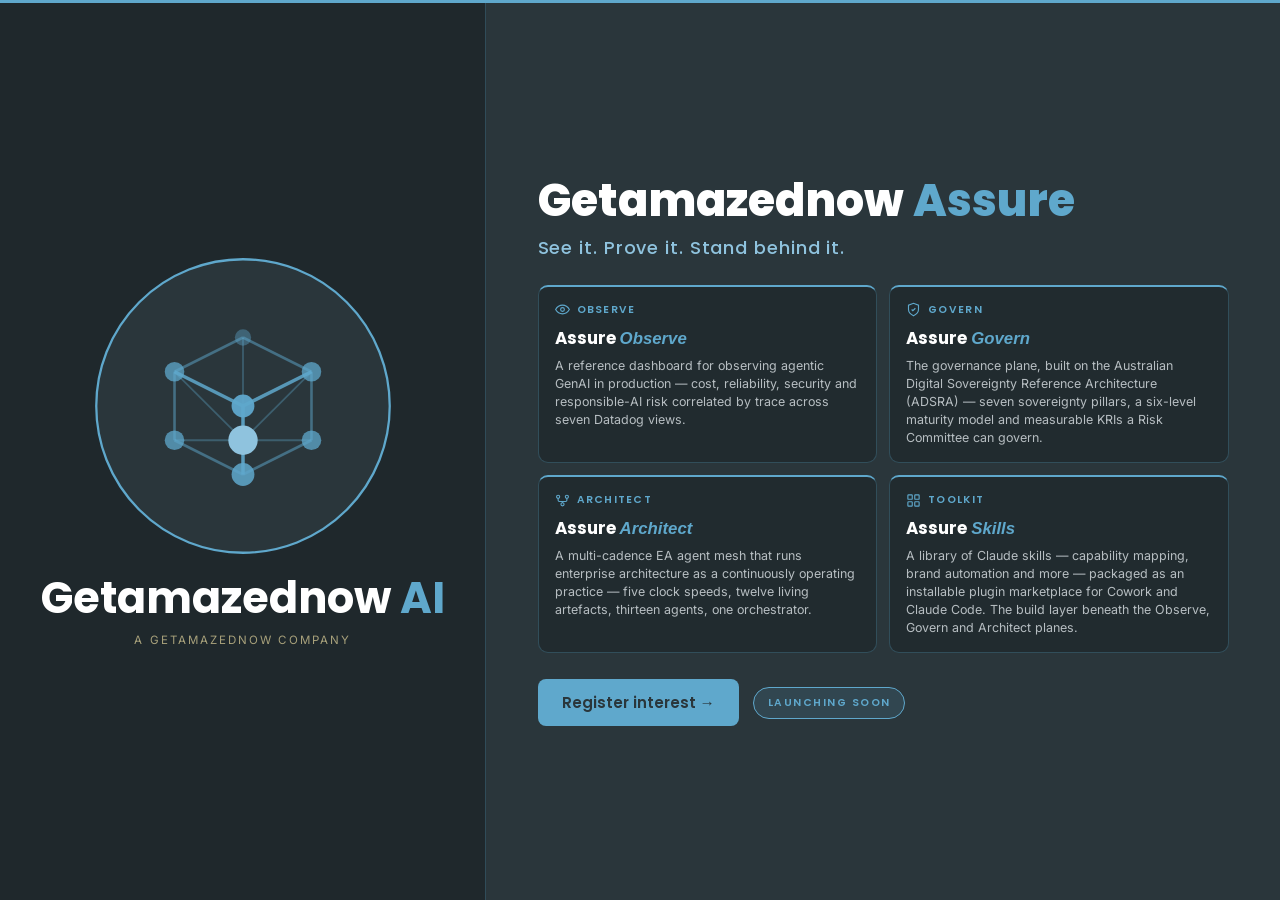
==== commit 11bcfa58: "Front door: split layout with Assure module tiles" ====
--- a/index.html
+++ b/index.html
@@ -4,7 +4,7 @@
 <meta charset="utf-8" />
 <meta name="viewport" content="width=device-width, initial-scale=1" />
 <title>Getamazednow Assure — Launching soon · Getamazednow AI</title>
-<meta name="description" content="Getamazednow Assure — the continuous AI-assurance layer. See it. Prove it. Stand behind it. Our new site is launching soon." />
+<meta name="description" content="Getamazednow Assure — the continuous AI-assurance layer. See it. Prove it. Stand behind it. Observe, Govern, Architect and Skills. Launching soon." />
 <meta name="robots" content="noindex, nofollow" />
 <link rel="icon" href="assets/logo/Getamazednow-AI-Favicon.svg" type="image/svg+xml" />
 <link rel="icon" href="assets/logo/Getamazednow-AI-Favicon-32.png" sizes="32x32" />
@@ -14,51 +14,53 @@
 <link href="https://fonts.googleapis.com/css2?family=Inter:wght@400;500&family=Poppins:wght@500;600;700;800&display=swap" rel="stylesheet" />
 <style>
 :root{
---ink:#2A363B;--ink-2:#1F282C;--signal:#5FA8CC;--deep:#2E7DA6;--core:#8FC3DE;--stone:#A8A17B;
---n300:#B7BEC2;--n500:#6B797E;
---disp:'Poppins',sans-serif;--body:'Inter',sans-serif;
+--ink:#2A363B;--ink-2:#1F282C;--ink-3:#212B2F;--signal:#5FA8CC;--deep:#2E7DA6;--core:#8FC3DE;--stone:#A8A17B;
+--n300:#B7BEC2;--disp:'Poppins',sans-serif;--body:'Inter',sans-serif;
 }
 *{box-sizing:border-box;margin:0}
-html,body{height:100%}
+html,body{min-height:100%}
 body{font-family:var(--body);background:var(--ink);color:#fff;min-height:100vh;display:flex;flex-direction:column}
 
 .stage{flex:1;display:flex;align-items:stretch;border-top:3px solid var(--signal)}
-.split{display:flex;flex:1;min-height:100%}
+.split{display:flex;flex:1}
 
-/* Left — company (logo-dominant) */
-.left{flex:0 0 48%;background:var(--ink-2);border-right:1px solid rgba(95,168,204,.28);
-display:flex;flex-direction:column;align-items:center;justify-content:center;padding:40px 40px;text-align:center}
-.left .badge{width:min(82%,380px);height:auto}
-.left .company{font-family:var(--disp);font-weight:700;font-size:clamp(2rem,3.8vw,3rem);line-height:1.02;letter-spacing:.01em;margin-top:20px}
+/* Left — identity */
+.left{flex:0 0 38%;background:var(--ink-2);border-right:1px solid rgba(95,168,204,.28);
+display:flex;flex-direction:column;align-items:center;justify-content:center;padding:40px 32px;text-align:center}
+.left .badge{width:min(78%,300px);height:auto}
+.left .company{font-family:var(--disp);font-weight:700;font-size:clamp(1.8rem,3.4vw,2.7rem);line-height:1.03;margin-top:20px}
 .left .company .sig{color:var(--signal)}
+.left .byline{color:var(--stone);font-size:.72rem;letter-spacing:.18em;margin-top:12px}
 
-/* Right — product */
-.right{flex:1;display:flex;flex-direction:column;justify-content:center;padding:56px clamp(28px,5vw,72px)}
-.byline{color:var(--stone);font-size:.74rem;letter-spacing:.18em;font-weight:500}
-.product{font-family:var(--disp);font-weight:800;line-height:1.06;font-size:clamp(1.9rem,4vw,2.9rem);margin-top:16px}
+/* Right — product + tiles + CTA */
+.right{flex:1;display:flex;flex-direction:column;justify-content:center;padding:44px clamp(26px,4vw,56px)}
+.product{font-family:var(--disp);font-weight:800;line-height:1.05;font-size:clamp(1.9rem,3.6vw,2.8rem)}
 .product .sig{color:var(--signal)}
-.tagline{font-family:var(--disp);font-weight:500;color:var(--core);font-size:clamp(.95rem,1.5vw,1.15rem);letter-spacing:.05em;margin-top:14px}
-.rule{width:52px;height:2px;background:var(--deep);margin:26px 0}
-.lead{color:var(--n300);font-size:1.02rem;line-height:1.55;max-width:400px}
-.cta{margin-top:32px;display:flex;gap:14px;align-items:center;flex-wrap:wrap}
-.btn{font-family:var(--disp);font-weight:600;font-size:.95rem;text-decoration:none;border-radius:8px;padding:13px 26px;transition:.15s}
+.tagline{font-family:var(--disp);font-weight:500;color:var(--core);font-size:clamp(.95rem,1.4vw,1.15rem);letter-spacing:.05em;margin-top:10px}
+
+.tiles{display:grid;grid-template-columns:1fr 1fr;gap:12px;margin-top:24px}
+.tile{background:var(--ink-3);border:1px solid rgba(95,168,204,.28);border-top:2px solid var(--signal);border-radius:10px;padding:15px 16px}
+.tile__tag{display:flex;align-items:center;gap:7px;color:var(--signal);font-family:var(--disp);font-weight:600;font-size:.66rem;letter-spacing:.12em}
+.tile__tag svg{width:15px;height:15px;fill:none;stroke:var(--signal);stroke-width:1.8}
+.tile__name{font-family:var(--disp);font-weight:700;font-size:1.05rem;color:#fff;margin-top:7px}
+.tile__name em{color:var(--signal);font-style:italic}
+.tile__desc{color:var(--n300);font-size:.78rem;line-height:1.45;margin-top:6px}
+
+.cta{margin-top:26px;display:flex;gap:14px;align-items:center;flex-wrap:wrap}
+.btn{font-family:var(--disp);font-weight:600;font-size:.95rem;text-decoration:none;border-radius:8px;padding:12px 24px;transition:.15s}
 .btn-sig{background:var(--signal);color:var(--ink)}
 .btn-sig:hover{background:var(--core)}
-.pill{display:inline-block;border-radius:999px;padding:7px 15px;font-family:var(--disp);font-weight:600;font-size:.68rem;letter-spacing:.14em;
+.pill{display:inline-block;border-radius:999px;padding:7px 14px;font-family:var(--disp);font-weight:600;font-size:.66rem;letter-spacing:.14em;
 background:rgba(95,168,204,.14);border:1px solid var(--signal);color:var(--signal)}
 
-footer{padding:16px 24px;text-align:center;font-size:.72rem;color:var(--stone);letter-spacing:.14em}
-footer .sig{color:var(--signal);font-weight:700;letter-spacing:.1em}
-
-@media (max-width:820px){
+@media (max-width:900px){
 .split{flex-direction:column}
-.left{flex:0 0 auto;padding:48px 28px 34px}
-.left .badge{width:min(64%,300px)}
-.left .company{font-size:clamp(1.8rem,7vw,2.4rem)}
-.right{padding:36px 28px 46px;text-align:center;align-items:center}
-.lead{max-width:none}
-.cta{justify-content:center}
-.rule{margin:22px auto}
+.left{flex:0 0 auto;padding:44px 28px 30px}
+.left .badge{width:min(52%,220px)}
+.right{padding:34px 26px 44px}
+}
+@media (max-width:560px){
+.tiles{grid-template-columns:1fr}
 }
 </style>
 <!-- Google tag (gtag.js) -->
@@ -76,8 +78,7 @@
 
   <section class="left">
     <svg class="badge" viewBox="128 58 184 184" xmlns="http://www.w3.org/2000/svg" role="img" aria-label="Getamazednow AI — Tensor Node Lattice">
-      <circle cx="220" cy="150" r="90" fill="#2A363B" stroke="#5FA8CC" stroke-width="1.4" opacity="1"/>
-      <circle cx="220" cy="150" r="90" fill="none" stroke="#5FA8CC" stroke-width="1.4" opacity=".55"/>
+      <circle cx="220" cy="150" r="90" fill="#2A363B" stroke="#5FA8CC" stroke-width="1.4"/>
       <line x1="220" y1="108" x2="178" y2="129" stroke="#5FA8CC" stroke-width="1.6" opacity="0.5"/>
       <line x1="220" y1="108" x2="262" y2="129" stroke="#5FA8CC" stroke-width="1.6" opacity="0.5"/>
       <line x1="178" y1="129" x2="178" y2="171" stroke="#5FA8CC" stroke-width="1.6" opacity="0.5"/>
@@ -103,23 +104,46 @@
       <circle cx="220" cy="171" r="9" fill="#8FC3DE"/>
     </svg>
     <div class="company">Getamazednow<span class="sig"> AI</span></div>
+    <div class="byline">A GETAMAZEDNOW COMPANY</div>
   </section>
 
   <section class="right">
-    <div class="byline">A GETAMAZEDNOW COMPANY</div>
     <h1 class="product">Getamazednow <span class="sig">Assure</span></h1>
     <div class="tagline">See it. Prove it. Stand behind it.</div>
-    <div class="rule" aria-hidden="true"></div>
-    <p class="lead">The continuous AI-assurance layer. Our new site is on the way — register to know the moment it goes live.</p>
+
+    <div class="tiles">
+      <article class="tile">
+        <div class="tile__tag"><svg viewBox="0 0 24 24" aria-hidden="true"><path d="M1 12s4-7 11-7 11 7 11 7-4 7-11 7-11-7-11-7z"/><circle cx="12" cy="12" r="3"/></svg>OBSERVE</div>
+        <div class="tile__name">Assure <em>Observe</em></div>
+        <p class="tile__desc">A reference dashboard for observing agentic GenAI in production — cost, reliability, security and responsible-AI risk correlated by trace across seven Datadog views.</p>
+      </article>
+
+      <article class="tile">
+        <div class="tile__tag"><svg viewBox="0 0 24 24" aria-hidden="true"><path d="M12 22s8-4 8-10V5l-8-3-8 3v7c0 6 8 10 8 10z"/><path d="M9 12l2 2 4-4"/></svg>GOVERN</div>
+        <div class="tile__name">Assure <em>Govern</em></div>
+        <p class="tile__desc">The governance plane, built on the Australian Digital Sovereignty Reference Architecture (ADSRA) — seven sovereignty pillars, a six-level maturity model and measurable KRIs a Risk Committee can govern.</p>
+      </article>
+
+      <article class="tile">
+        <div class="tile__tag"><svg viewBox="0 0 24 24" aria-hidden="true"><circle cx="5" cy="6" r="2.5"/><circle cx="19" cy="6" r="2.5"/><circle cx="12" cy="18" r="2.5"/><path d="M5 8.5v3a2 2 0 002 2h10a2 2 0 002-2v-3M12 13.5v2"/></svg>ARCHITECT</div>
+        <div class="tile__name">Assure <em>Architect</em></div>
+        <p class="tile__desc">A multi-cadence EA agent mesh that runs enterprise architecture as a continuously operating practice — five clock speeds, twelve living artefacts, thirteen agents, one orchestrator.</p>
+      </article>
+
+      <article class="tile">
+        <div class="tile__tag"><svg viewBox="0 0 24 24" aria-hidden="true"><rect x="3" y="3" width="7" height="7" rx="1"/><rect x="14" y="3" width="7" height="7" rx="1"/><rect x="3" y="14" width="7" height="7" rx="1"/><rect x="14" y="14" width="7" height="7" rx="1"/></svg>TOOLKIT</div>
+        <div class="tile__name">Assure <em>Skills</em></div>
+        <p class="tile__desc">A library of Claude skills — capability mapping, brand automation and more — packaged as an installable plugin marketplace for Cowork and Claude Code. The build layer beneath the Observe, Govern and Architect planes.</p>
+      </article>
+    </div>
+
     <div class="cta">
-      <a class="btn btn-sig" href="mailto:duane@getamazednow.ai?subject=Register%20interest%20%E2%80%94%20Getamazednow%20Assure">Register interest &rarr;</a>
+      <a class="btn btn-sig" href="mailto:support@getamazednow.com?subject=Register%20interest%20%E2%80%94%20Getamazednow%20Assure">Register interest &rarr;</a>
       <span class="pill">LAUNCHING SOON</span>
     </div>
   </section>
 
 </div></main>
 
-<footer><span class="sig">GETAMAZEDNOW ASSURE</span> · SEE IT · PROVE IT · STAND BEHIND IT</footer>
-
 </body>
 </html>
